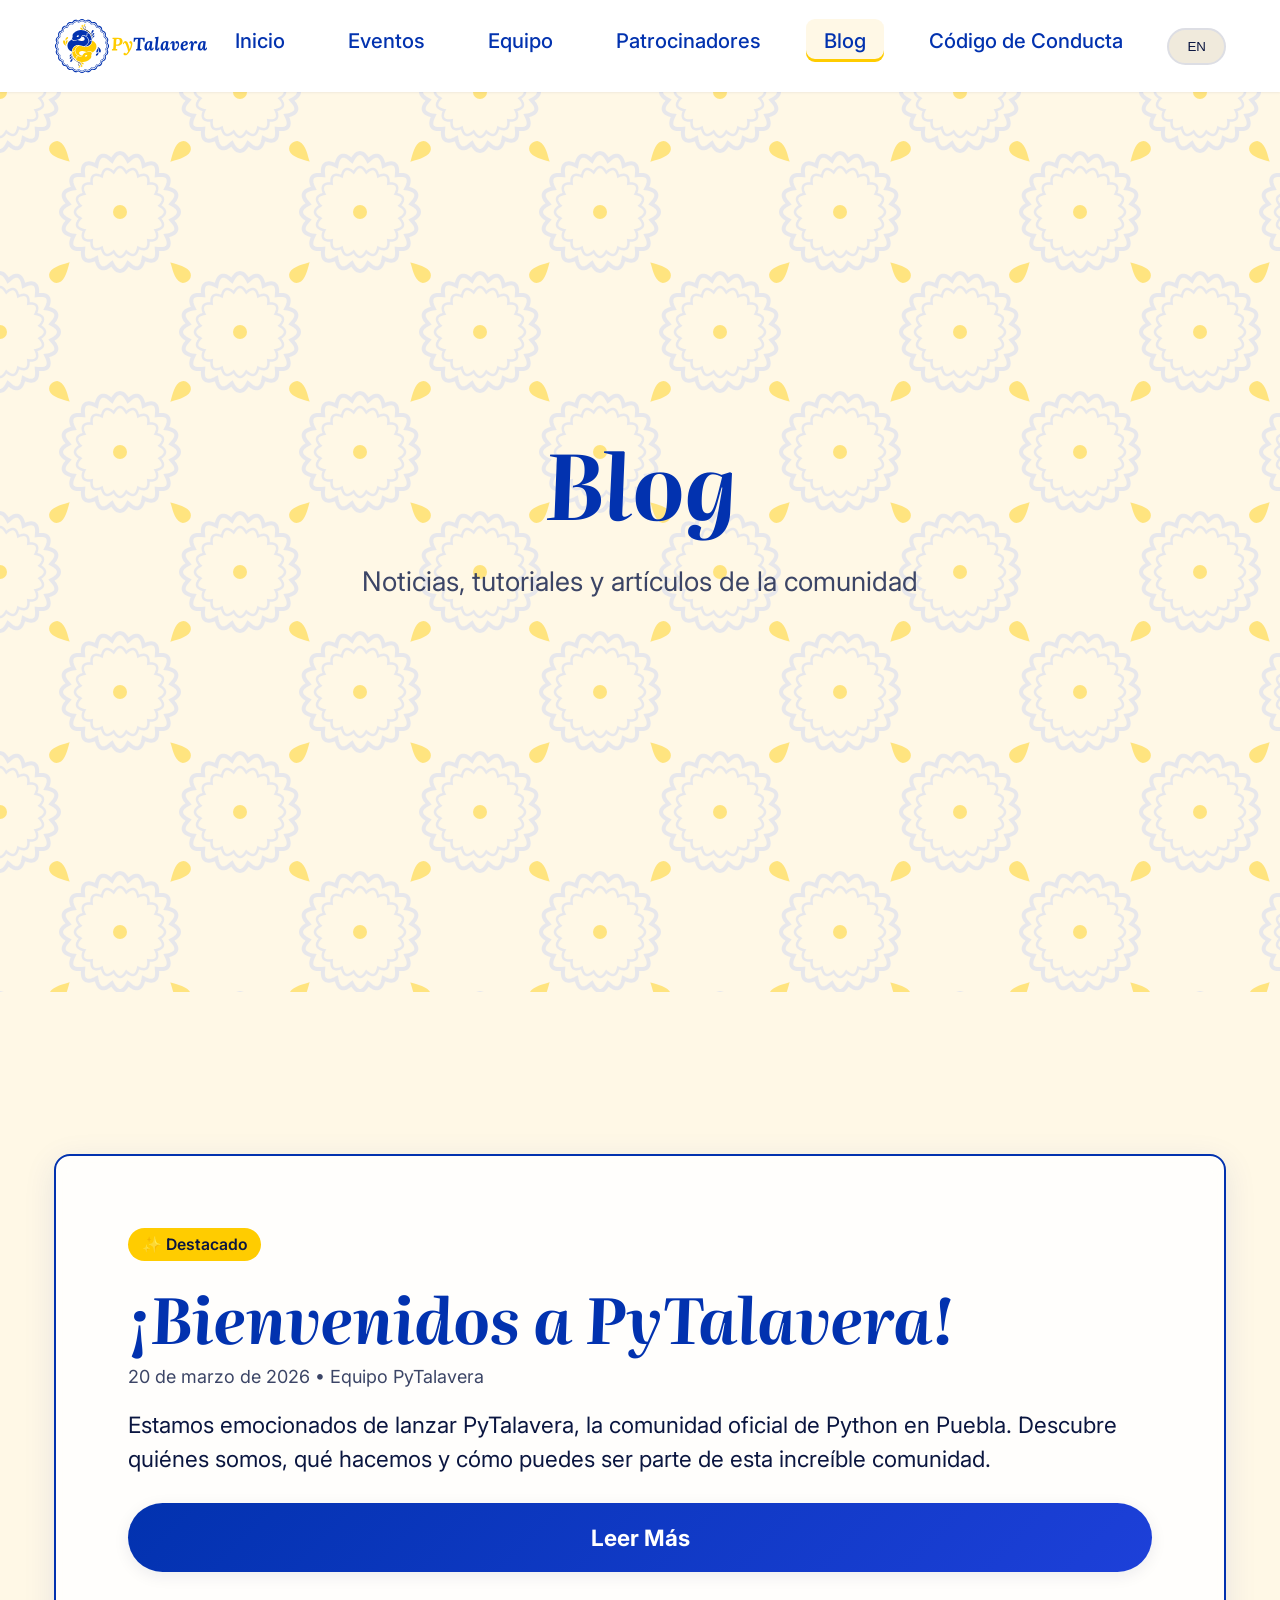
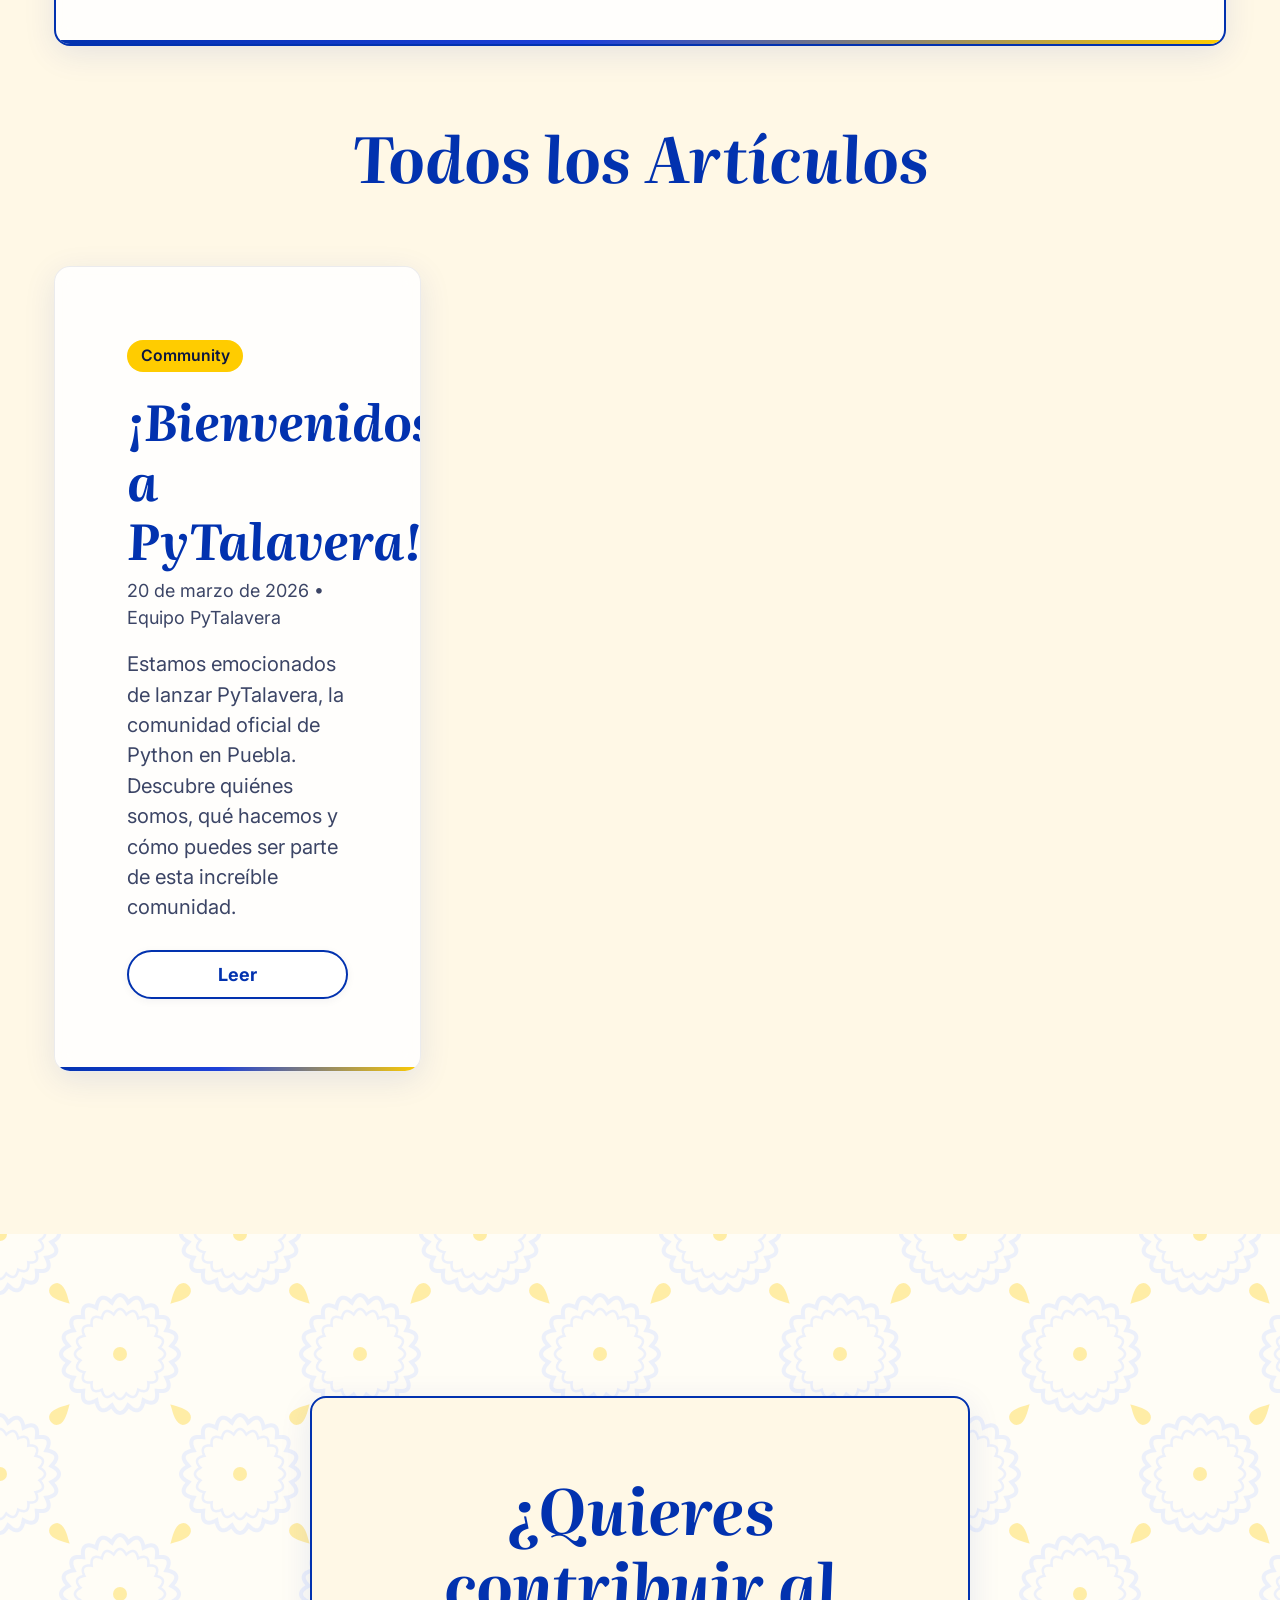
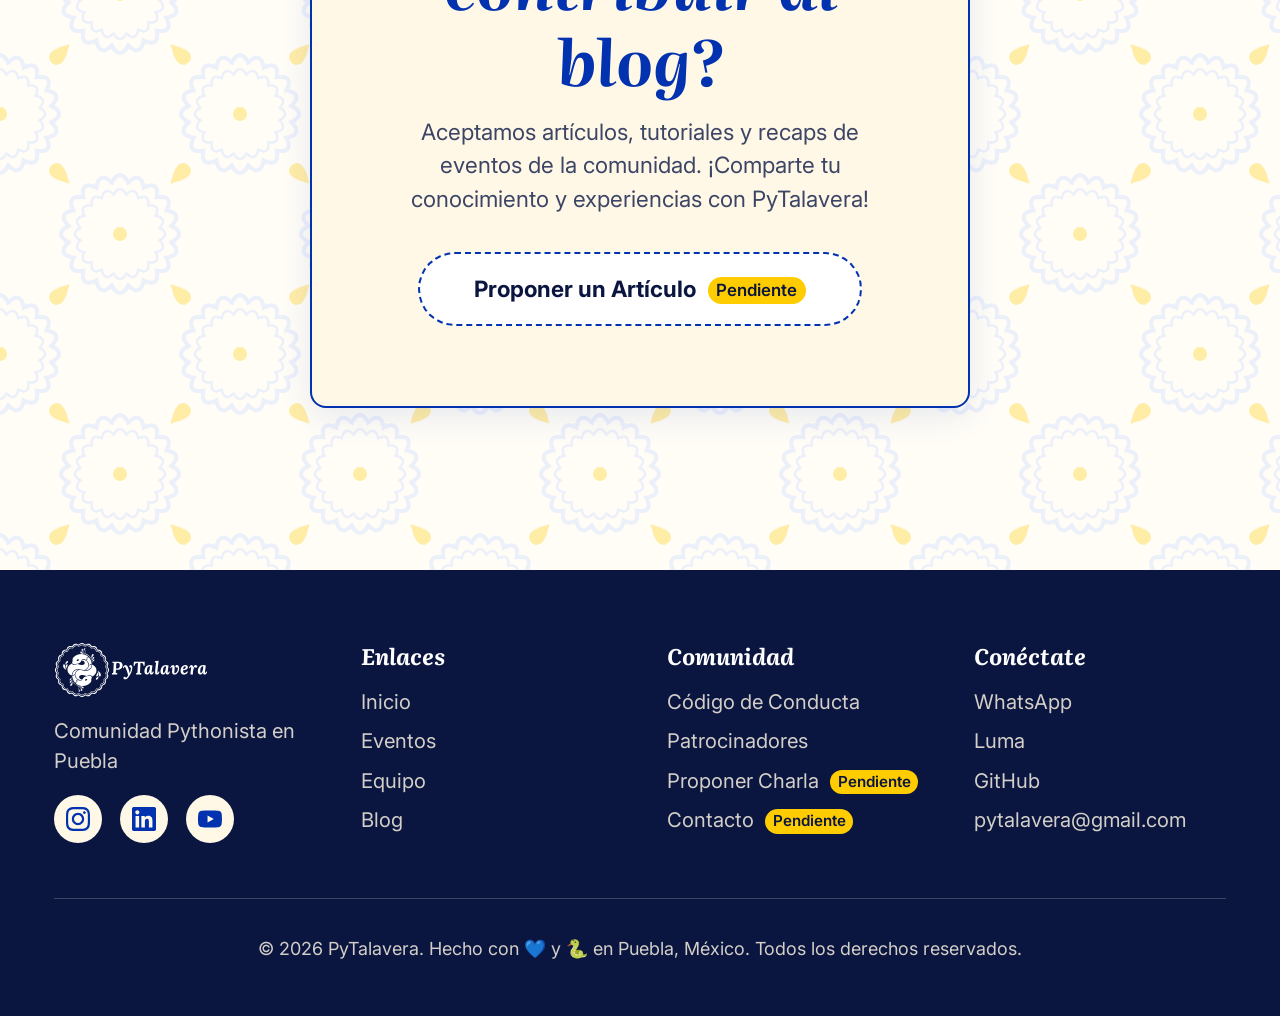
==== blog.html @ af5d6085 "Migra el sitio al nuevo sistema de marca PyTalavera - Tokens de marca (css/tokens.css, assets/brand/" ====
<!DOCTYPE html>
<html lang="es">
<head>
  <meta charset="UTF-8">
  <meta name="viewport" content="width=device-width, initial-scale=1.0">
  <meta http-equiv="X-UA-Compatible" content="ie=edge">

  <!-- Primary Meta Tags -->
  <title>Blog - PyTalavera</title>
  <meta name="title" content="Blog - PyTalavera">
  <meta name="description" content="Noticias, tutoriales y artículos sobre Python de la comunidad PyTalavera en Puebla. News, tutorials and articles about Python from PyTalavera community in Puebla.">

  <!-- Favicon -->
  <link rel="icon" href="assets/images/favicon/favicon.ico" sizes="any">
  <link rel="icon" type="image/svg+xml" href="assets/images/favicon/favicon.svg">
  <link rel="icon" type="image/png" sizes="32x32" href="assets/images/favicon/pytalavera-favicon-32.png">
  <link rel="icon" type="image/png" sizes="192x192" href="assets/images/favicon/pytalavera-favicon-192.png">
  <link rel="apple-touch-icon" sizes="180x180" href="assets/images/favicon/apple-touch-icon-180.png">
  <meta name="theme-color" content="#0232AF">

  <!-- Stylesheets -->
  <link rel="stylesheet" href="css/tokens.css">
  <link rel="stylesheet" href="css/main.css">
  <link rel="stylesheet" href="css/talavera-patterns.css">
  <link rel="stylesheet" href="css/responsive.css">

  <!-- Google Fonts -->
  <link rel="preconnect" href="https://fonts.googleapis.com">
  <link rel="preconnect" href="https://fonts.gstatic.com" crossorigin>
  <link href="https://fonts.googleapis.com/css2?family=Inter:wght@400;500;600;700&family=JetBrains+Mono:wght@400;600&family=Literata:ital,opsz,wght@1,7..72,700&display=swap" rel="stylesheet">
</head>
<body>
  <!-- Header -->
  <header class="site-header">
    <div class="container">
      <div class="header-content">
        <a href="index.html" class="site-logo">
          <img src="assets/images/logos/logo4.svg" alt="PyTalavera · Comunidad Pythonista en Puebla" width="155" height="56">
        </a>

        <nav class="main-nav" aria-label="Main navigation">
          <ul>
            <li><a href="index.html" data-lang="es">Inicio</a><a href="index.html" data-lang="en">Home</a></li>
            <li><a href="eventos.html" data-lang="es">Eventos</a><a href="eventos.html" data-lang="en">Events</a></li>
            <li><a href="equipo.html" data-lang="es">Equipo</a><a href="equipo.html" data-lang="en">Team</a></li>
            <li><a href="patrocinadores.html" data-lang="es">Patrocinadores</a><a href="patrocinadores.html" data-lang="en">Sponsors</a></li>
            <li><a href="blog.html" class="active" data-lang="es">Blog</a><a href="blog.html" class="active" data-lang="en">Blog</a></li>
            <li><a href="codigo-de-conducta.html" data-lang="es">Código de Conducta</a><a href="codigo-de-conducta.html" data-lang="en">Code of Conduct</a></li>
          </ul>
        </nav>

        <button id="language-toggle" class="language-toggle" aria-label="Switch language">EN</button>

        <button class="mobile-menu-toggle" aria-label="Toggle menu" aria-expanded="false">
          <span></span>
          <span></span>
          <span></span>
        </button>
      </div>
    </div>
  </header>

  <!-- Mobile Menu -->
  <div class="mobile-menu-overlay"></div>
  <nav class="mobile-menu" aria-label="Mobile navigation">
    <ul>
      <li><a href="index.html" data-lang="es">Inicio</a><a href="index.html" data-lang="en">Home</a></li>
      <li><a href="eventos.html" data-lang="es">Eventos</a><a href="eventos.html" data-lang="en">Events</a></li>
      <li><a href="equipo.html" data-lang="es">Equipo</a><a href="equipo.html" data-lang="en">Team</a></li>
      <li><a href="patrocinadores.html" data-lang="es">Patrocinadores</a><a href="patrocinadores.html" data-lang="en">Sponsors</a></li>
      <li><a href="blog.html" data-lang="es">Blog</a><a href="blog.html" data-lang="en">Blog</a></li>
      <li><a href="codigo-de-conducta.html" data-lang="es">Código de Conducta</a><a href="codigo-de-conducta.html" data-lang="en">Code of Conduct</a></li>
    </ul>
  </nav>

  <!-- Main Content -->
  <main>
    <!-- Page Header -->
    <section class="hero" style="padding: var(--spacing-3xl) 0;">
      <div class="container container-md text-center">
        <h1>Blog</h1>
        <p class="hero-subtitle">
          <span data-lang="es">Noticias, tutoriales y artículos de la comunidad</span>
          <span data-lang="en">News, tutorials and articles from the community</span>
        </p>
      </div>
    </section>

    <!-- Blog Posts -->
    <section>
      <div class="container">
        
        <!-- Featured Post -->
        <div class="card blog-post-card" style="margin-bottom: var(--spacing-3xl); border: 2px solid var(--color-primary);">
          <span class="badge badge-amarillo" style="margin-bottom: var(--spacing-md);">
            <span data-lang="es">✨ Destacado</span>
            <span data-lang="en">✨ Featured</span>
          </span>
          <h2 style="margin-bottom: var(--spacing-sm);">¡Bienvenidos a PyTalavera!</h2>
          <p style="color: var(--color-text-light); font-size: var(--font-size-sm); margin-bottom: var(--spacing-md);">
            20 de marzo de 2026 • Equipo PyTalavera
          </p>
          <p style="font-size: var(--font-size-lg); margin-bottom: var(--spacing-lg);">
            Estamos emocionados de lanzar PyTalavera, la comunidad oficial de Python en Puebla. Descubre quiénes somos, qué hacemos y cómo puedes ser parte de esta increíble comunidad.
          </p>
          <a href="blog/posts/bienvenidos-pytalavera.html" class="btn btn-primary">
            <span data-lang="es">Leer Más</span>
            <span data-lang="en">Read More</span>
          </a>
        </div>


        <!-- Blog Grid -->
        <div class="section-header">
          <h2>
            <span data-lang="es">Todos los Artículos</span>
            <span data-lang="en">All Articles</span>
          </h2>
        </div>

        <div class="blog-grid grid grid-cols-1 grid-md-2 grid-lg-3">
          
          <article class="card blog-post-card">
            <div style="margin-bottom: var(--spacing-sm);">
              <span class="badge badge-amarillo">
                Community
              </span>
            </div>
            <h3 style="margin-bottom: var(--spacing-sm);">¡Bienvenidos a PyTalavera!</h3>
            <p style="color: var(--color-text-light); font-size: var(--font-size-sm); margin-bottom: var(--spacing-md);">
              20 de marzo de 2026 • Equipo PyTalavera
            </p>
            <p style="color: var(--color-text-light); margin-bottom: var(--spacing-lg);">
              Estamos emocionados de lanzar PyTalavera, la comunidad oficial de Python en Puebla. Descubre quiénes somos, qué hacemos y cómo puedes ser parte de esta increíble comunidad.
            </p>
            <a href="blog/posts/bienvenidos-pytalavera.html" class="btn btn-outline btn-small">
              <span data-lang="es">Leer</span>
              <span data-lang="en">Read</span>
            </a>
          </article>

        </div>
      </div>
    </section>

    <!-- Newsletter CTA -->
    <section class="talavera-bg">
      <div class="container container-md">
        <div class="card cta-card">
          <h2>
            <span data-lang="es">¿Quieres contribuir al blog?</span>
            <span data-lang="en">Want to contribute to the blog?</span>
          </h2>
          <p style="font-size: var(--font-size-lg); color: var(--color-text-light); margin-bottom: var(--spacing-xl);">
            <span data-lang="es">
              Aceptamos artículos, tutoriales y recaps de eventos de la comunidad.
              ¡Comparte tu conocimiento y experiencias con PyTalavera!
            </span>
            <span data-lang="en">
              We accept articles, tutorials and event recaps from the community.
              Share your knowledge and experiences with PyTalavera!
            </span>
          </p>
          <!-- PENDIENTE: falta el enlace real del formulario (formulario-contacto); antes apuntaba a forms.google.com/your-contact-form-id -->
          <a class="btn btn-primary btn-large is-pending" aria-disabled="true" data-pending="formulario-contacto">
            <span data-lang="es">Proponer un Artículo</span>
            <span data-lang="en">Propose an Article</span>
            <span data-lang="es"><span class="pending-tag">Pendiente</span></span>
            <span data-lang="en"><span class="pending-tag">Pending</span></span>
          </a>
        </div>
      </div>
    </section>
  </main>

  <!-- Footer -->
  <footer class="site-footer">
    <div class="container">
      <div class="footer-content">
        <div class="footer-section">
          <h3 class="sr-only">PyTalavera</h3>
          <img class="footer-logo" src="assets/images/logos/una-tinta/pytalavera-horizontal-una-tinta-blanco.svg" alt="PyTalavera" width="155" height="56">
          <p data-lang="es">Comunidad Pythonista en Puebla</p>
          <p data-lang="en">Pythonista Community in Puebla</p>
          <div class="social-links mt-md">
            <a href="https://www.instagram.com/pytalavera/" target="_blank" class="social-link" aria-label="Instagram">
              <svg xmlns="http://www.w3.org/2000/svg" fill="currentColor" viewBox="0 0 24 24"><path d="M12 2.163c3.204 0 3.584.012 4.85.07 3.252.148 4.771 1.691 4.919 4.919.058 1.265.069 1.645.069 4.849 0 3.205-.012 3.584-.069 4.849-.149 3.225-1.664 4.771-4.919 4.919-1.266.058-1.644.07-4.85.07-3.204 0-3.584-.012-4.849-.07-3.26-.149-4.771-1.699-4.919-4.92-.058-1.265-.07-1.644-.07-4.849 0-3.204.013-3.583.07-4.849.149-3.227 1.664-4.771 4.919-4.919 1.266-.057 1.645-.069 4.849-.069zm0-2.163c-3.259 0-3.667.014-4.947.072-4.358.2-6.78 2.618-6.98 6.98-.059 1.281-.073 1.689-.073 4.948 0 3.259.014 3.668.072 4.948.2 4.358 2.618 6.78 6.98 6.98 1.281.058 1.689.072 4.948.072 3.259 0 3.668-.014 4.948-.072 4.354-.2 6.782-2.618 6.979-6.98.059-1.28.073-1.689.073-4.948 0-3.259-.014-3.667-.072-4.947-.196-4.354-2.617-6.78-6.979-6.98-1.281-.059-1.69-.073-4.949-.073zm0 5.838c-3.403 0-6.162 2.759-6.162 6.162s2.759 6.163 6.162 6.163 6.162-2.759 6.162-6.163c0-3.403-2.759-6.162-6.162-6.162zm0 10.162c-2.209 0-4-1.79-4-4 0-2.209 1.791-4 4-4s4 1.791 4 4c0 2.21-1.791 4-4 4zm6.406-11.845c-.796 0-1.441.645-1.441 1.44s.645 1.44 1.441 1.44c.795 0 1.439-.645 1.439-1.44s-.644-1.44-1.439-1.44z"/></svg>
            </a>
            <a href="https://www.linkedin.com/company/106000587" target="_blank" class="social-link" aria-label="LinkedIn">
              <svg xmlns="http://www.w3.org/2000/svg" fill="currentColor" viewBox="0 0 24 24"><path d="M20.447 20.452h-3.554v-5.569c0-1.328-.027-3.037-1.852-3.037-1.853 0-2.136 1.445-2.136 2.939v5.667H9.351V9h3.414v1.561h.046c.477-.9 1.637-1.85 3.37-1.85 3.601 0 4.267 2.37 4.267 5.455v6.286zM5.337 7.433c-1.144 0-2.063-.926-2.063-2.065 0-1.138.92-2.063 2.063-2.063 1.14 0 2.064.925 2.064 2.063 0 1.139-.925 2.065-2.064 2.065zm1.782 13.019H3.555V9h3.564v11.452zM22.225 0H1.771C.792 0 0 .774 0 1.729v20.542C0 23.227.792 24 1.771 24h20.451C23.2 24 24 23.227 24 22.271V1.729C24 .774 23.2 0 22.222 0h.003z"/></svg>
            </a>
            <a href="https://youtube.com/@pytalavera" target="_blank" class="social-link" aria-label="YouTube">
              <svg xmlns="http://www.w3.org/2000/svg" fill="currentColor" viewBox="0 0 24 24"><path d="M23.498 6.186a3.016 3.016 0 0 0-2.122-2.136C19.505 3.545 12 3.545 12 3.545s-7.505 0-9.377.505A3.017 3.017 0 0 0 .502 6.186C0 8.07 0 12 0 12s0 3.93.502 5.814a3.016 3.016 0 0 0 2.122 2.136c1.871.505 9.376.505 9.376.505s7.505 0 9.377-.505a3.015 3.015 0 0 0 2.122-2.136C24 15.93 24 12 24 12s0-3.93-.502-5.814zM9.545 15.568V8.432L15.818 12l-6.273 3.568z"/></svg>
            </a>
          </div>
        </div>

        <div class="footer-section">
          <h3 data-lang="es">Enlaces</h3>
          <h3 data-lang="en">Links</h3>
          <a href="index.html" data-lang="es">Inicio</a>
          <a href="index.html" data-lang="en">Home</a>
          <a href="eventos.html" data-lang="es">Eventos</a>
          <a href="eventos.html" data-lang="en">Events</a>
          <a href="equipo.html" data-lang="es">Equipo</a>
          <a href="equipo.html" data-lang="en">Team</a>
          <a href="blog.html" data-lang="es">Blog</a>
          <a href="blog.html" data-lang="en">Blog</a>
        </div>

        <div class="footer-section">
          <h3 data-lang="es">Comunidad</h3>
          <h3 data-lang="en">Community</h3>
          <a href="codigo-de-conducta.html" data-lang="es">Código de Conducta</a>
          <a href="codigo-de-conducta.html" data-lang="en">Code of Conduct</a>
          <a href="patrocinadores.html" data-lang="es">Patrocinadores</a>
          <a href="patrocinadores.html" data-lang="en">Sponsors</a>
          <a class="is-pending" aria-disabled="true" data-pending="formulario-charlas" data-lang="es">Proponer Charla <span class="pending-tag">Pendiente</span></a>
          <a class="is-pending" aria-disabled="true" data-pending="formulario-charlas" data-lang="en">Propose a Talk <span class="pending-tag">Pending</span></a>
          <a class="is-pending" aria-disabled="true" data-pending="formulario-contacto" data-lang="es">Contacto <span class="pending-tag">Pendiente</span></a>
          <a class="is-pending" aria-disabled="true" data-pending="formulario-contacto" data-lang="en">Contact <span class="pending-tag">Pending</span></a>
        </div>

        <div class="footer-section">
          <h3 data-lang="es">Conéctate</h3>
          <h3 data-lang="en">Connect</h3>
          <a href="https://chat.whatsapp.com/G3hvf4dDxkBCmYHHlMYAkd" target="_blank">WhatsApp</a>
          <a href="https://lu.ma/cal-ZiazPAzfyRnM7zl" target="_blank">Luma</a>
          <a href="https://github.com/pytalavera" target="_blank">GitHub</a>
          <a href="mailto:pytalavera@gmail.com">pytalavera@gmail.com</a>
        </div>
      </div>

      <div class="footer-bottom">
        <p data-lang="es">© 2026 PyTalavera. Hecho con 💙 y 🐍 en Puebla, México. Todos los derechos reservados.</p>
        <p data-lang="en">© 2026 PyTalavera. Made with 💙 and 🐍 in Puebla, Mexico. All rights reserved.</p>
      </div>
    </div>
  </footer>

  <!-- Scripts -->
  <script src="js/language.js"></script>
  <script src="js/main.js"></script>
</body>
</html>
---- css/tokens.css ----
:root {
  --pt-amarillo: #FFCC00;
  --pt-azul: #0232AF;
  --pt-azul-brillante: #1D40D9;
  --pt-negro: #000000;
  --pt-blanco: #FFFFFF;
  --pt-tinta: #0B1640;   /* aprobado */
  --pt-crema: #FFF8E6;   /* aprobado */
  --pt-font-display: "Literata", Georgia, serif;   /* italic 700, opsz 48 */
  --pt-font-body: "Inter", system-ui, sans-serif;
  --pt-font-code: "JetBrains Mono", ui-monospace, monospace;
  --pt-radius-pill: 9999px;
  --pt-radius-card: 16px;
  /* Logo: el sello completo (logo1.svg) se usa en todos los tamaños, también como favicon.
     Sobre azul: versión a una tinta en blanco. Tamaño mínimo recomendado, no obligatorio:
     isotipo 32px, horizontal 160px, vertical 80px. Favicon oficial: sello completo sobre disco blanco circular, en brand/favicon-oficial/. */
  --pt-logo-min-isotipo: 32px;    /* recomendado */
  --pt-logo-min-horizontal: 160px; /* recomendado */
  --pt-logo-min-vertical: 80px;    /* recomendado */
}
---- css/main.css ----
/* ==========================================================================
   PyTalavera - Main Stylesheet
   Sistema de marca PyTalavera · Comunidad Pythonista en Puebla
   ========================================================================== */

/* CSS Variables - Talavera Color Palette
   ========================================================================== */
/* CSS Variables - Sistema de marca PyTalavera
   La fuente de verdad son los tokens de marca (css/tokens.css y
   assets/brand/tokens.json): paleta del sello #FFCC00 / #0232AF / #1D40D9,
   neutros tinta #0B1640, crema #FFF8E6 y blanco.
   Reglas: nunca recolorear el sello; nunca texto amarillo sobre blanco;
   sobre fondos azules se usa el logo a una tinta en blanco.
   ========================================================================== */
:root {
  /* Paleta de marca (alias de css/tokens.css; se repiten como respaldo) */
  --pt-amarillo: #FFCC00;
  --pt-azul: #0232AF;
  --pt-azul-brillante: #1D40D9;
  --pt-tinta: #0B1640;
  --pt-crema: #FFF8E6;
  --pt-blanco: #FFFFFF;

  --white: var(--pt-blanco);

  /* Neutros derivados de tinta y crema (solo matices de la paleta aprobada) */
  --gray-50: var(--pt-crema);
  --gray-100: color-mix(in srgb, var(--pt-tinta) 6%, var(--pt-crema));
  --gray-200: color-mix(in srgb, var(--pt-tinta) 14%, var(--pt-blanco));
  --gray-300: color-mix(in srgb, var(--pt-crema) 82%, var(--pt-tinta));
  --gray-600: color-mix(in srgb, var(--pt-tinta) 80%, var(--pt-blanco));
  --gray-700: color-mix(in srgb, var(--pt-tinta) 75%, var(--pt-blanco));
  --gray-900: var(--pt-tinta);

  /* Semantic Colors */
  --color-primary: var(--pt-azul);
  --color-secondary: var(--pt-azul-brillante);
  --color-accent: var(--pt-amarillo);      /* solo decorativo o sobre azul/tinta, nunca texto sobre blanco */
  --color-code: var(--pt-azul-brillante);
  --color-text: var(--pt-tinta);
  --color-text-light: var(--gray-600);
  --color-border: var(--gray-200);
  --color-background: var(--pt-blanco);
  --color-surface-alt: var(--pt-crema);

  /* Typography */
  --font-family-base: var(--pt-font-body, 'Inter', system-ui, -apple-system, BlinkMacSystemFont, 'Segoe UI', sans-serif);
  --font-family-heading: var(--pt-font-display, 'Literata', Georgia, serif);
  --font-family-code: var(--pt-font-code, 'JetBrains Mono', ui-monospace, monospace);

  --font-size-xs: clamp(0.75rem, 1.5vw, 0.875rem);
  --font-size-sm: clamp(0.875rem, 1.75vw, 1rem);
  --font-size-base: clamp(1rem, 2vw, 1.125rem);
  --font-size-lg: clamp(1.125rem, 2.25vw, 1.25rem);
  --font-size-xl: clamp(1.25rem, 2.5vw, 1.5rem);
  --font-size-2xl: clamp(1.75rem, 4vw, 2.75rem);
  --font-size-3xl: clamp(2.125rem, 5.5vw, 3.5rem);
  --font-size-4xl: clamp(2.5rem, 7vw, 5rem);

  --font-weight-normal: 400;
  --font-weight-medium: 500;
  --font-weight-semibold: 600;
  --font-weight-bold: 700;
  --font-weight-extrabold: 700;
  --font-weight-black: 700;

  --line-height-tight: 1.2;
  --line-height-normal: 1.5;
  --line-height-relaxed: 1.75;

  /* Spacing */
  --spacing-xs: 0.25rem;
  --spacing-sm: 0.5rem;
  --spacing-md: 1rem;
  --spacing-lg: 1.5rem;
  --spacing-xl: 2rem;
  --spacing-2xl: 3rem;
  --spacing-3xl: 4rem;
  --spacing-4xl: 6rem;
  --spacing-5xl: 8rem;
  --spacing-6xl: 12rem;

  /* Layout */
  --max-width-sm: 640px;
  --max-width-md: 768px;
  --max-width-lg: 1024px;
  --max-width-xl: 1280px;
  --max-width-2xl: 1536px;

  /* Shadows (tinta y azul de marca) */
  --shadow-sm: 0 1px 2px 0 rgba(11, 22, 64, 0.06);
  --shadow-md: 0 4px 6px -1px rgba(11, 22, 64, 0.10), 0 2px 4px -1px rgba(11, 22, 64, 0.06);
  --shadow-lg: 0 10px 15px -3px rgba(11, 22, 64, 0.10), 0 4px 6px -2px rgba(11, 22, 64, 0.05);
  --shadow-xl: 0 20px 25px -5px rgba(11, 22, 64, 0.10), 0 10px 10px -5px rgba(11, 22, 64, 0.04);
  --shadow-glass: 0 8px 32px rgba(2, 50, 175, 0.10);
  --shadow-glow: 0 0 32px rgba(2, 50, 175, 0.22);
  --shadow-elevation-1: 0 2px 8px rgba(11, 22, 64, 0.05);
  --shadow-elevation-2: 0 4px 16px rgba(11, 22, 64, 0.08);
  --shadow-elevation-3: 0 8px 24px rgba(11, 22, 64, 0.12);
  --shadow-elevation-4: 0 16px 48px rgba(11, 22, 64, 0.16);

  /* Border Radius */
  --radius-sm: 0.25rem;
  --radius-md: 0.5rem;
  --radius-lg: 0.75rem;
  --radius-xl: 1.5rem;
  --radius-2xl: var(--pt-radius-card, 16px);
  --radius-3xl: 3rem;
  --radius-full: var(--pt-radius-pill, 9999px);

  /* Gradients (solo paleta del sello) */
  --gradient-primary: linear-gradient(135deg, var(--pt-azul) 0%, var(--pt-azul-brillante) 100%);
  --gradient-secondary: linear-gradient(135deg, var(--pt-amarillo) 0%, var(--pt-amarillo) 100%);
  --gradient-rainbow: linear-gradient(90deg, var(--pt-azul) 0%, var(--pt-azul-brillante) 45%, var(--pt-amarillo) 100%);

  /* Glassmorphism */
  --glass-bg: rgba(255, 255, 255, 0.85);
  --glass-border: rgba(11, 22, 64, 0.08);
  --glass-blur: blur(10px);

  /* Transitions */
  --transition-fast: 150ms ease-in-out;
  --transition-base: 250ms ease-in-out;
  --transition-slow: 350ms ease-in-out;
  --transition-smooth: 400ms cubic-bezier(0.4, 0, 0.2, 1);
  --transition-bounce: 500ms cubic-bezier(0.68, -0.55, 0.265, 1.55);
}

/* CSS Reset & Base Styles
   ========================================================================== */
*,
*::before,
*::after {
  box-sizing: border-box;
  margin: 0;
  padding: 0;
}

html {
  font-size: 16px;
  scroll-behavior: smooth;
  -webkit-text-size-adjust: 100%;
}

body {
  font-family: var(--font-family-base);
  font-size: var(--font-size-base);
  font-weight: var(--font-weight-normal);
  line-height: var(--line-height-normal);
  color: var(--color-text);
  background-color: var(--color-background);
  -webkit-font-smoothing: antialiased;
  -moz-osx-font-smoothing: grayscale;
  overflow-x: hidden;
}

/* Typography
   ========================================================================== */
h1, h2, h3, h4, h5, h6 {
  font-family: var(--font-family-heading);
  font-style: italic;
  font-weight: var(--font-weight-bold);
  font-optical-sizing: auto;
  line-height: var(--line-height-tight);
  color: var(--color-primary);
  margin-bottom: var(--spacing-md);
}

h1 {
  font-size: var(--font-size-4xl);
  margin-bottom: var(--spacing-lg);
}

h2 {
  font-size: var(--font-size-3xl);
}

h3 {
  font-size: var(--font-size-2xl);
}

h4 {
  font-size: var(--font-size-xl);
}

h5 {
  font-size: var(--font-size-lg);
}

h6 {
  font-size: var(--font-size-base);
}

p {
  margin-bottom: var(--spacing-md);
  color: var(--color-text);
}

a {
  color: var(--color-primary);
  text-decoration: none;
  transition: color var(--transition-fast);
}

a:hover {
  color: var(--color-secondary);
}

a:focus {
  outline: 2px solid var(--color-primary);
  outline-offset: 2px;
}

strong {
  font-weight: var(--font-weight-bold);
}

em {
  font-style: italic;
}

/* Lists */
ul, ol {
  margin-bottom: var(--spacing-md);
  padding-left: var(--spacing-xl);
}

li {
  margin-bottom: var(--spacing-sm);
}

/* Language Toggle Styles
   ========================================================================== */
[data-lang] {
  display: none;
}

[lang="es"] [data-lang="es"],
[lang="en"] [data-lang="en"] {
  display: inline;
}

[lang="es"] .lang-es,
[lang="en"] .lang-en {
  display: block;
}

.lang-es,
.lang-en {
  display: none;
}

/* Layout Components
   ========================================================================== */
.container {
  width: 100%;
  max-width: var(--max-width-xl);
  margin-left: auto;
  margin-right: auto;
  padding-left: var(--spacing-md);
  padding-right: var(--spacing-md);
}

.container-sm {
  max-width: var(--max-width-sm);
}

.container-md {
  max-width: var(--max-width-md);
}

.container-lg {
  max-width: var(--max-width-lg);
}

section {
  padding: var(--spacing-4xl) 0;
}

section:nth-child(even) {
  background-color: var(--color-surface-alt);
}

/* Header & Navigation
   ========================================================================== */
.site-header {
  background-color: var(--white);
  box-shadow: var(--shadow-sm);
  position: sticky;
  top: 0;
  z-index: 1000;
  transition: box-shadow var(--transition-base);
}

.site-header.scrolled {
  box-shadow: var(--shadow-md);
}

.header-content {
  display: flex;
  justify-content: space-between;
  align-items: center;
  padding: var(--spacing-md) 0;
}

.site-logo {
  display: flex;
  align-items: center;
  gap: var(--spacing-sm);
  font-size: var(--font-size-xl);
  font-weight: var(--font-weight-bold);
  color: var(--color-primary);
}

.site-logo img {
  height: 56px;
  width: auto;
}

/* Navigation */
.main-nav {
  display: none;
}

.main-nav ul {
  display: flex;
  list-style: none;
  gap: var(--spacing-lg);
  margin: 0;
  padding: 0;
}

.main-nav a {
  font-weight: var(--font-weight-medium);
  padding: var(--spacing-sm) var(--spacing-md);
  border-radius: var(--radius-md);
  transition: all var(--transition-fast);
}

.main-nav a:hover {
  background-color: var(--gray-100);
  color: var(--color-primary);
}

.main-nav a.active {
  color: var(--color-primary);
  background-color: var(--color-surface-alt);
  box-shadow: inset 0 -3px 0 var(--pt-amarillo);
}

/* Language Toggle Button */
.language-toggle {
  background-color: var(--gray-100);
  border: 2px solid var(--color-border);
  border-radius: var(--radius-full);
  padding: var(--spacing-sm) var(--spacing-md);
  font-weight: var(--font-weight-medium);
  color: var(--color-text);
  cursor: pointer;
  transition: all var(--transition-fast);
  margin-left: var(--spacing-md);
}

.language-toggle:hover {
  background-color: var(--color-primary);
  color: var(--white);
  border-color: var(--color-primary);
}

.language-toggle:focus {
  outline: 2px solid var(--color-primary);
  outline-offset: 2px;
}

/* Mobile Menu Toggle */
.mobile-menu-toggle {
  display: flex;
  flex-direction: column;
  gap: 4px;
  background: none;
  border: none;
  cursor: pointer;
  padding: var(--spacing-sm);
}

.mobile-menu-toggle span {
  display: block;
  width: 24px;
  height: 3px;
  background-color: var(--color-primary);
  transition: all var(--transition-fast);
  border-radius: var(--radius-sm);
}

.mobile-menu-toggle.active span:nth-child(1) {
  transform: rotate(45deg) translate(5px, 5px);
}

.mobile-menu-toggle.active span:nth-child(2) {
  opacity: 0;
}

.mobile-menu-toggle.active span:nth-child(3) {
  transform: rotate(-45deg) translate(7px, -6px);
}

/* Mobile Menu */
.mobile-menu {
  display: none;
  position: fixed;
  top: 0;
  right: -100%;
  width: 80%;
  max-width: 300px;
  height: 100vh;
  background-color: var(--white);
  box-shadow: var(--shadow-xl);
  padding: var(--spacing-2xl) var(--spacing-lg);
  transition: right var(--transition-base);
  z-index: 999;
}

.mobile-menu.active {
  right: 0;
}

.mobile-menu ul {
  list-style: none;
  padding: 0;
  margin: 0;
}

.mobile-menu li {
  margin-bottom: var(--spacing-md);
}

.mobile-menu a {
  display: block;
  padding: var(--spacing-md);
  font-size: var(--font-size-lg);
  font-weight: var(--font-weight-medium);
  border-radius: var(--radius-md);
  transition: all var(--transition-fast);
}

.mobile-menu a:hover {
  background-color: var(--gray-100);
}

/* Mobile Menu Overlay */
.mobile-menu-overlay {
  display: none;
  position: fixed;
  top: 0;
  left: 0;
  width: 100%;
  height: 100vh;
  background-color: rgba(0, 0, 0, 0.5);
  z-index: 998;
  opacity: 0;
  transition: opacity var(--transition-base);
}

.mobile-menu-overlay.active {
  opacity: 1;
}

/* Button Styles
   ========================================================================== */
.btn {
  display: inline-block;
  font-family: var(--font-family-base);
  font-size: var(--font-size-lg);
  font-weight: var(--font-weight-bold);
  text-align: center;
  text-decoration: none;
  padding: var(--spacing-md) var(--spacing-xl);
  border-radius: var(--radius-full);
  border: none;
  cursor: pointer;
  transition: all var(--transition-smooth);
  min-width: 120px;
  position: relative;
  overflow: hidden;
}

.btn:focus {
  outline: 2px solid var(--color-primary);
  outline-offset: 2px;
}

.btn-primary {
  background: var(--gradient-primary);
  color: var(--white);
  box-shadow: var(--shadow-elevation-2);
}

.btn-primary::before {
  content: '';
  position: absolute;
  top: 0;
  left: -100%;
  width: 100%;
  height: 100%;
  background: linear-gradient(90deg, transparent, rgba(255, 255, 255, 0.3), transparent);
  transition: left var(--transition-smooth);
}

.btn-primary:hover::before {
  left: 100%;
}

.btn-primary:hover {
  transform: scale(1.05);
  box-shadow: var(--shadow-elevation-3), var(--shadow-glow);
  color: var(--white);
}

.btn-secondary {
  background: var(--pt-amarillo);
  color: var(--pt-tinta);
  box-shadow: var(--shadow-elevation-2);
}

.btn-secondary::before {
  content: '';
  position: absolute;
  top: 0;
  left: -100%;
  width: 100%;
  height: 100%;
  background: linear-gradient(90deg, transparent, rgba(255, 255, 255, 0.3), transparent);
  transition: left var(--transition-smooth);
}

.btn-secondary:hover::before {
  left: 100%;
}

.btn-secondary:hover {
  transform: scale(1.05);
  box-shadow: var(--shadow-elevation-3), var(--shadow-glow);
  color: var(--pt-tinta);
}

.btn-outline {
  background: var(--glass-bg);
  backdrop-filter: var(--glass-blur);
  color: var(--color-primary);
  border: 2px solid var(--color-primary);
  box-shadow: var(--shadow-elevation-1);
}

.btn-outline::before {
  content: '';
  position: absolute;
  top: 0;
  left: -100%;
  width: 100%;
  height: 100%;
  background: var(--gradient-primary);
  transition: left var(--transition-smooth);
  z-index: -1;
}

.btn-outline:hover::before {
  left: 0;
}

.btn-outline:hover {
  color: var(--white);
  border-color: transparent;
  transform: scale(1.05);
  box-shadow: var(--shadow-elevation-3);
}

.btn-large {
  padding: var(--spacing-md) var(--spacing-2xl);
  font-size: var(--font-size-lg);
}

.btn-small {
  padding: var(--spacing-sm) var(--spacing-md);
  font-size: var(--font-size-sm);
  min-width: auto;
}

/* Card Component
   ========================================================================== */
.card {
  background: var(--glass-bg);
  backdrop-filter: var(--glass-blur);
  border: 1px solid var(--glass-border);
  border-radius: var(--radius-2xl);
  padding: var(--spacing-2xl);
  box-shadow: var(--shadow-glass);
  transition: all var(--transition-smooth);
  position: relative;
  overflow: hidden;
}

.card::before {
  content: '';
  position: absolute;
  top: 0;
  left: 0;
  right: 0;
  height: 4px;
  background: var(--gradient-rainbow);
  opacity: 0;
  transition: opacity var(--transition-smooth);
  border-radius: var(--radius-2xl) var(--radius-2xl) 0 0;
}

.card:hover {
  transform: translateY(-8px) scale(1.02);
  box-shadow: var(--shadow-elevation-4), var(--shadow-glow);
}

.card:hover::before {
  opacity: 1;
}

/* 3D tilt effect on cards */
.card-tilt {
  transform-style: preserve-3d;
}

.card-tilt:hover {
  transform: perspective(1000px) rotateX(2deg) rotateY(5deg) translateY(-8px);
}

.card-header {
  margin-bottom: var(--spacing-md);
}

.card-title {
  font-size: var(--font-size-xl);
  margin-bottom: var(--spacing-sm);
}

.card-body {
  color: var(--color-text);
}

.card-footer {
  margin-top: var(--spacing-lg);
  padding-top: var(--spacing-md);
  border-top: 1px solid var(--color-border);
}

/* Grid System
   ========================================================================== */
.grid {
  display: grid;
  gap: var(--spacing-xl);
}

.grid-cols-1 {
  grid-template-columns: repeat(1, 1fr);
}

.grid-cols-2 {
  grid-template-columns: repeat(2, 1fr);
}

.grid-cols-3 {
  grid-template-columns: repeat(3, 1fr);
}

.grid-cols-4 {
  grid-template-columns: repeat(4, 1fr);
}

/* Hero Section
   ========================================================================== */
.hero {
  min-height: 100vh;
  display: flex;
  align-items: center;
  justify-content: center;
  background-color: var(--pt-crema);
  padding: var(--spacing-4xl) 0;
  text-align: center;
  position: relative;
  overflow: hidden;
}

.hero::before {
  content: '';
  position: absolute;
  top: 0;
  left: 0;
  right: 0;
  bottom: 0;
  background-image: url('../assets/images/talavera-patterns/patron-talavera-tile-crema.svg');
  background-size: 240px 240px;
  opacity: 0.45;
  z-index: 0;
}

@keyframes pattern-float {
  0% {
    transform: translate(0, 0) rotate(0deg);
  }
  100% {
    transform: translate(50px, 50px) rotate(360deg);
  }
}

.hero-content {
  position: relative;
  z-index: 1;
}

.hero-logo {
  width: 280px;
  height: 280px;
  margin: 0 auto var(--spacing-lg);
  background-color: var(--pt-blanco);
  border-radius: 50%;
  box-shadow: 0 10px 40px rgba(11, 22, 64, 0.10);
  animation: float 6s ease-in-out infinite;
  display: flex;
  align-items: center;
  justify-content: center;
}

.hero-logo img {
  width: 100%;
  height: 100%;
  max-width: 100%;
  object-fit: contain;
}

@keyframes float {
  0%, 100% {
    transform: translateY(0);
  }
  50% {
    transform: translateY(-20px);
  }
}

.hero-title {
  font-size: var(--font-size-4xl);
  font-weight: var(--font-weight-bold);
  letter-spacing: -0.01em;
  margin-bottom: var(--spacing-md);
  color: var(--color-primary);
}

.hero-subtitle {
  font-size: var(--font-size-xl);
  color: var(--color-text-light);
  margin-bottom: var(--spacing-2xl);
  max-width: 600px;
  margin-left: auto;
  margin-right: auto;
}

.hero-cta {
  display: flex;
  gap: var(--spacing-md);
  justify-content: center;
  flex-wrap: wrap;
}

/* Footer
   ========================================================================== */
.site-footer {
  background-color: var(--pt-tinta);
  color: var(--white);
  padding: var(--spacing-3xl) 0 var(--spacing-xl);
}

.footer-content {
  display: grid;
  gap: var(--spacing-2xl);
  margin-bottom: var(--spacing-2xl);
}

.footer-section h3 {
  color: var(--white);
  margin-bottom: var(--spacing-md);
  font-size: var(--font-size-lg);
}

.footer-section a {
  color: var(--gray-300);
  display: block;
  margin-bottom: var(--spacing-sm);
}

.footer-section a:hover {
  color: var(--pt-amarillo);
}

.footer-section p {
  color: var(--gray-300);
}

.footer-logo {
  height: 56px;
  width: auto;
  margin-bottom: var(--spacing-md);
}

.footer-bottom {
  text-align: center;
  padding-top: var(--spacing-xl);
  border-top: 1px solid rgba(255, 248, 230, 0.2);
  color: var(--gray-300);
  font-size: var(--font-size-sm);
}

/* Social Links
   ========================================================================== */
.social-links {
  display: flex;
  gap: var(--spacing-md);
  align-items: center;
}

.social-link {
  display: inline-flex;
  align-items: center;
  justify-content: center;
  width: 44px;
  height: 44px;
  border-radius: var(--radius-full);
  background-color: var(--gray-100);
  color: var(--color-primary);
  transition: all var(--transition-fast);
}

.social-link:hover {
  background-color: var(--color-primary);
  color: var(--white);
  transform: scale(1.1);
}

.social-link svg {
  width: 20px;
  height: 20px;
}

/* Utility Classes
   ========================================================================== */
.text-center {
  text-align: center;
}

.text-left {
  text-align: left;
}

.text-right {
  text-align: right;
}

.mb-0 {
  margin-bottom: 0;
}

.mb-sm {
  margin-bottom: var(--spacing-sm);
}

.mb-md {
  margin-bottom: var(--spacing-md);
}

.mb-lg {
  margin-bottom: var(--spacing-lg);
}

.mb-xl {
  margin-bottom: var(--spacing-xl);
}

.mt-0 {
  margin-top: 0;
}

.mt-sm {
  margin-top: var(--spacing-sm);
}

.mt-md {
  margin-top: var(--spacing-md);
}

.mt-lg {
  margin-top: var(--spacing-lg);
}

.mt-xl {
  margin-top: var(--spacing-xl);
}

.hidden {
  display: none !important;
}

.sr-only {
  position: absolute;
  width: 1px;
  height: 1px;
  padding: 0;
  margin: -1px;
  overflow: hidden;
  clip: rect(0, 0, 0, 0);
  white-space: nowrap;
  border-width: 0;
}

/* Image Styles
   ========================================================================== */
img {
  max-width: 100%;
  height: auto;
  display: block;
}

.img-rounded {
  border-radius: var(--radius-lg);
}

.img-circle {
  border-radius: var(--radius-full);
}

/* Loading Animation
   ========================================================================== */
@keyframes fade-in {
  from {
    opacity: 0;
    transform: translateY(30px);
  }
  to {
    opacity: 1;
    transform: translateY(0);
  }
}

.fade-in {
  animation: fade-in 0.6s ease-out forwards;
}

.animate-in {
  opacity: 1 !important;
  transform: translateY(0) !important;
}

/* Respect reduced motion preference */
@media (prefers-reduced-motion: reduce) {
  *,
  *::before,
  *::after {
    animation-duration: 0.01ms !important;
    animation-iteration-count: 1 !important;
    transition-duration: 0.01ms !important;
  }

  .hero-logo,
  .hero::before {
    animation: none !important;
  }
}

/* Focus Visible Support
   ========================================================================== */
:focus-visible {
  outline: 2px solid var(--color-primary);
  outline-offset: 2px;
}

/* Print Styles
   ========================================================================== */
@media print {
  .site-header,
  .site-footer,
  .btn,
  .mobile-menu-toggle {
    display: none;
  }

  body {
    font-size: 12pt;
  }

  a {
    text-decoration: underline;
  }
}

/* Blog Post Content Styling
   ========================================================================== */
.post-content {
  font-size: var(--font-size-lg);
  line-height: var(--line-height-relaxed);
  color: var(--color-text);
}

.post-content h1,
.post-content h2,
.post-content h3,
.post-content h4,
.post-content h5,
.post-content h6 {
  margin-top: var(--spacing-2xl);
  margin-bottom: var(--spacing-md);
  font-family: var(--font-family-heading);
  font-style: italic;
  font-weight: var(--font-weight-bold);
  line-height: var(--line-height-tight);
  color: var(--color-text);
}

.post-content h1 {
  font-size: var(--font-size-3xl);
}

.post-content h2 {
  font-size: var(--font-size-2xl);
  border-bottom: 2px solid var(--color-border);
  padding-bottom: var(--spacing-sm);
}

.post-content h3 {
  font-size: var(--font-size-xl);
}

.post-content h4 {
  font-size: var(--font-size-lg);
}

.post-content p {
  margin-bottom: var(--spacing-lg);
  line-height: var(--line-height-relaxed);
}

.post-content ul,
.post-content ol {
  margin-bottom: var(--spacing-lg);
  padding-left: var(--spacing-2xl);
}

.post-content ul {
  list-style-type: disc;
}

.post-content ol {
  list-style-type: decimal;
}

.post-content li {
  margin-bottom: var(--spacing-sm);
  line-height: var(--line-height-relaxed);
}

.post-content li ul,
.post-content li ol {
  margin-top: var(--spacing-sm);
  margin-bottom: var(--spacing-sm);
}

.post-content a {
  color: var(--color-primary);
  text-decoration: underline;
  transition: color 0.2s ease;
}

.post-content a:hover {
  color: var(--color-secondary);
}

.post-content code {
  background-color: var(--gray-100);
  padding: 0.2em 0.4em;
  border-radius: var(--radius-sm);
  font-size: 0.9em;
  font-family: var(--font-family-code);
  color: var(--color-code);
}

.post-content pre {
  font-family: var(--font-family-code);
  background-color: var(--pt-tinta);
  color: var(--white);
  padding: var(--spacing-lg);
  border-radius: var(--radius-lg);
  overflow-x: auto;
  margin-bottom: var(--spacing-lg);
}

.post-content pre code {
  background-color: transparent;
  padding: 0;
  color: inherit;
  font-size: 0.875rem;
}

.post-content img {
  max-width: 100%;
  height: auto;
  border-radius: var(--radius-lg);
  margin: var(--spacing-xl) 0;
  box-shadow: 0 4px 6px -1px rgba(0, 0, 0, 0.1), 0 2px 4px -1px rgba(0, 0, 0, 0.06);
}

.post-content blockquote {
  border-left: 4px solid var(--color-primary);
  padding-left: var(--spacing-lg);
  margin: var(--spacing-xl) 0;
  font-style: italic;
  color: var(--color-text-light);
  background-color: var(--gray-50);
  padding: var(--spacing-lg);
  border-radius: var(--radius-md);
}

.post-content blockquote p {
  margin-bottom: 0;
}

.post-content hr {
  border: none;
  border-top: 2px solid var(--color-border);
  margin: var(--spacing-2xl) 0;
}

.post-content table {
  width: 100%;
  border-collapse: collapse;
  margin: var(--spacing-xl) 0;
  font-size: var(--font-size-base);
}

.post-content table thead {
  background-color: var(--gray-100);
}

.post-content table th,
.post-content table td {
  padding: var(--spacing-md);
  border: 1px solid var(--color-border);
  text-align: left;
}

.post-content table th {
  font-weight: var(--font-weight-semibold);
  color: var(--color-text);
}

.post-content table tr:nth-child(even) {
  background-color: var(--gray-50);
}

.post-content strong {
  font-weight: var(--font-weight-semibold);
  color: var(--color-text);
}

.post-content em {
  font-style: italic;
}

/* Blog Post Card Styling
   ========================================================================== */
.blog-post-card {
  height: 100%;
  display: flex;
  flex-direction: column;
  transition: transform 0.2s ease, box-shadow 0.2s ease;
}

.blog-post-card:hover {
  transform: translateY(-4px);
  box-shadow: 0 20px 25px -5px rgba(0, 0, 0, 0.1), 0 10px 10px -5px rgba(0, 0, 0, 0.04);
}

.blog-post-card .btn {
  margin-top: auto;
}

/* Componentes del sistema de marca
   ========================================================================== */
code, kbd, pre, samp {
  font-family: var(--font-family-code);
}

.hero-eyebrow {
  display: inline-block;
  font-family: var(--font-family-base);
  font-size: var(--font-size-sm);
  font-weight: var(--font-weight-semibold);
  letter-spacing: 0.08em;
  text-transform: uppercase;
  color: var(--pt-blanco);
  background-color: var(--pt-azul);
  padding: var(--spacing-xs) var(--spacing-md);
  border-radius: var(--radius-full);
  margin-bottom: var(--spacing-md);
}

/* Etiquetas (badges) */
.badge {
  display: inline-block;
  align-self: flex-start;
  padding: 0.25rem 0.75rem;
  border-radius: var(--radius-full);
  font-size: 0.875rem;
  font-weight: var(--font-weight-semibold);
  margin-bottom: var(--spacing-sm);
}

.badge-azul {
  background-color: var(--pt-azul);
  color: var(--pt-blanco);
}

.badge-amarillo {
  background-color: var(--pt-amarillo);
  color: var(--pt-tinta);
}

.badge-tinta {
  background-color: var(--pt-tinta);
  color: var(--pt-blanco);
}

/* Tarjeta de llamada a la acción */
.cta-card {
  background: var(--pt-crema);
  border: 2px solid var(--color-primary);
  text-align: center;
}

.section-crema {
  background-color: var(--pt-crema) !important;
}

/* Sección destacada en azul de marca (logo a una tinta en blanco) */
.section-azul {
  background-color: var(--pt-azul) !important;
  color: var(--pt-blanco);
}

.section-azul h2,
.section-azul p {
  color: var(--pt-blanco) !important;
}

.section-azul .btn-primary {
  background: var(--pt-blanco);
  color: var(--pt-azul);
}

.section-azul .btn-primary:hover {
  color: var(--pt-azul);
}

/* Placeholders pendientes de datos reales (ver PR de migración de marca).
   No se inventan datos: el enlace queda desactivado y marcado. */
.is-pending {
  cursor: not-allowed;
  pointer-events: none;
}

.btn.is-pending {
  background: var(--pt-blanco) !important;
  color: var(--pt-tinta) !important;
  border: 2px dashed var(--pt-azul) !important;
  box-shadow: none !important;
}

.pending-tag {
  display: inline-block;
  margin-left: 0.4em;
  padding: 0.05em 0.5em;
  border-radius: var(--radius-full);
  background-color: var(--pt-amarillo);
  color: var(--pt-tinta);
  font-family: var(--font-family-base);
  font-style: normal;
  font-size: 0.75em;
  font-weight: var(--font-weight-semibold);
  vertical-align: middle;
  white-space: nowrap;
}

.footer-section .is-pending {
  color: var(--gray-300);
}

.pending-block {
  padding: var(--spacing-xl);
  background-color: var(--pt-crema);
  border: 2px dashed var(--pt-azul);
  border-radius: var(--radius-2xl);
  text-align: center;
}

.pending-block p {
  margin-bottom: 0;
}

.section-azul {
  background-image: url('../assets/images/talavera-patterns/patron-talavera-tile-azul.svg');
  background-size: 240px 240px;
}

.section-azul .container {
  background-color: var(--pt-azul);
  border-radius: var(--radius-2xl);
  padding-top: var(--spacing-2xl);
  padding-bottom: var(--spacing-2xl);
}

.section-azul-logo {
  width: 96px;
  height: 96px;
  margin: 0 auto var(--spacing-lg);
}

@media (max-width: 480px) {
  .site-logo img,
  .footer-logo {
    height: 46px;
  }
}

/* Pie de página: contraste AA y enlaces en bloque (también por idioma) */
.footer-bottom p {
  color: var(--gray-300);
}

[lang="es"] .footer-section a[data-lang="es"],
[lang="en"] .footer-section a[data-lang="en"],
[lang="es"] .footer-section h3[data-lang="es"],
[lang="en"] .footer-section h3[data-lang="en"] {
  display: block;
}

.site-footer .social-link {
  display: inline-flex;
  margin-bottom: 0;
  background-color: var(--pt-crema);
  color: var(--pt-azul);
}

.site-footer .social-link:hover {
  background-color: var(--pt-amarillo);
  color: var(--pt-tinta);
}

.section-azul .container {
  border: 2px solid rgba(255, 255, 255, 0.35);
}

.section-azul .btn {
  min-width: 0;
  padding-left: var(--spacing-md);
  padding-right: var(--spacing-md);
}

@media (max-width: 767px) {
  .footer-logo {
    margin-left: auto;
    margin-right: auto;
  }
}

/* El contenido del encabezado queda por encima del patrón Talavera */
.hero > .container {
  position: relative;
  z-index: 1;
}
---- css/talavera-patterns.css ----
/* ==========================================================================
   PyTalavera - Talavera Pattern Decorations
   Decoración inspirada en la Talavera poblana, con la paleta del sello
   ========================================================================== */

/* Talavera Border Elements
   ========================================================================== */
.talavera-border-top {
  position: relative;
  padding-top: 50px;
}

.talavera-border-top::before {
  content: '';
  position: absolute;
  top: 0;
  left: 0;
  right: 0;
  height: 40px;
  background-image: url('../assets/images/talavera-patterns/border-pattern.svg');
  background-repeat: repeat-x;
  background-size: 200px 40px;
  background-position: center;
}

.talavera-border-bottom {
  position: relative;
  padding-bottom: 50px;
}

.talavera-border-bottom::after {
  content: '';
  position: absolute;
  bottom: 0;
  left: 0;
  right: 0;
  height: 40px;
  background-image: url('../assets/images/talavera-patterns/border-pattern.svg');
  background-repeat: repeat-x;
  background-size: 200px 40px;
  background-position: center;
}

/* Talavera Corner Ornaments
   ========================================================================== */
.talavera-corners {
  position: relative;
}

.talavera-corners::before,
.talavera-corners::after {
  content: '';
  position: absolute;
  width: 30px;
  height: 30px;
  background-image: url('../assets/images/talavera-patterns/corner-ornament.svg');
  background-size: contain;
  background-repeat: no-repeat;
  opacity: 0.8;
}

.talavera-corners::before {
  top: -10px;
  left: -10px;
}

.talavera-corners::after {
  bottom: -10px;
  right: -10px;
  transform: rotate(180deg);
}

/* Large Corner Ornaments (for cards) */
.talavera-corners-lg::before,
.talavera-corners-lg::after {
  width: 60px;
  height: 60px;
}

/* Talavera Divider - Removed per user preference
   ========================================================================== */

/* Section with Talavera Background
   ========================================================================== */
.talavera-bg {
  position: relative;
  background-color: var(--white);
}

.talavera-bg::before {
  content: '';
  position: absolute;
  top: 0;
  left: 0;
  right: 0;
  bottom: 0;
  background-image: url('../assets/images/talavera-patterns/patron-talavera-tile-crema.svg');
  background-repeat: repeat;
  background-size: 240px 240px;
  opacity: 0.35;
  z-index: 0;
  animation: pattern-drift 120s linear infinite;
}

@keyframes pattern-drift {
  0% {
    transform: translate(0, 0);
  }
  100% {
    transform: translate(100px, 100px);
  }
}

.talavera-bg > * {
  position: relative;
  z-index: 1;
}

/* Talavera Card Decorations
   ========================================================================== */
.card.talavera-card {
  border: 2px solid var(--color-border);
  position: relative;
  overflow: visible;
}

.card.talavera-card::before {
  content: '';
  position: absolute;
  top: -5px;
  left: -5px;
  width: 50px;
  height: 50px;
  background-image: url('../assets/images/talavera-patterns/corner-ornament.svg');
  background-size: contain;
  background-repeat: no-repeat;
  z-index: 2;
  transition: transform var(--transition-smooth);
}

.card.talavera-card::after {
  content: '';
  position: absolute;
  bottom: -5px;
  right: -5px;
  width: 50px;
  height: 50px;
  background-image: url('../assets/images/talavera-patterns/corner-ornament.svg');
  background-size: contain;
  background-repeat: no-repeat;
  transform: rotate(180deg);
  z-index: 2;
  transition: transform var(--transition-smooth);
}

.card.talavera-card:hover::before {
  transform: scale(1.1) rotate(-5deg);
}

.card.talavera-card:hover::after {
  transform: rotate(180deg) scale(1.1) rotate(-5deg);
}

/* Talavera Button Hover Effect
   ========================================================================== */
.btn.talavera-btn {
  position: relative;
  overflow: hidden;
  z-index: 1;
}

.btn.talavera-btn::before {
  content: '';
  position: absolute;
  top: 0;
  left: 0;
  right: 0;
  bottom: 0;
  background-image: url('../assets/images/talavera-patterns/background-pattern.svg');
  background-size: 50px 50px;
  opacity: 0;
  transition: opacity var(--transition-base);
  z-index: -1;
}

.btn.talavera-btn:hover::before {
  opacity: 0.2;
}

/* Team Member Card with Talavera Border
   ========================================================================== */
.team-member-card {
  position: relative;
}

.team-member-card .member-photo {
  position: relative;
  width: 200px;
  height: 200px;
  margin: 0 auto var(--spacing-md);
  border-radius: var(--radius-full);
  overflow: hidden;
  border: 4px solid var(--white);
  box-shadow: var(--shadow-lg);
}

.team-member-card .member-photo::after {
  content: '';
  position: absolute;
  top: -4px;
  left: -4px;
  right: -4px;
  bottom: -4px;
  border-radius: var(--radius-full);
  border: 3px solid var(--color-primary);
  pointer-events: none;
}

.team-member-card .member-photo img {
  width: 100%;
  height: 100%;
  object-fit: cover;
}

/* Event Card with Talavera Accent
   ========================================================================== */
.event-card {
  position: relative;
  border-left: 4px solid var(--pt-amarillo);
}

.event-card::before {
  content: '';
  position: absolute;
  top: 10px;
  left: -10px;
  width: 20px;
  height: 20px;
  background-image: url('../assets/images/talavera-patterns/corner-ornament.svg');
  background-size: contain;
  background-repeat: no-repeat;
}

/* Sponsor Logo Container with Talavera Frame
   ========================================================================== */
.sponsor-logo-container {
  position: relative;
  padding: var(--spacing-md);
  border: 2px solid var(--color-border);
  border-radius: var(--radius-md);
  background-color: var(--white);
  transition: all var(--transition-base);
}

.sponsor-logo-container::before,
.sponsor-logo-container::after {
  content: '';
  position: absolute;
  width: 20px;
  height: 20px;
  background-image: url('../assets/images/talavera-patterns/corner-ornament.svg');
  background-size: contain;
  background-repeat: no-repeat;
  opacity: 0;
  transition: opacity var(--transition-base);
}

.sponsor-logo-container::before {
  top: -2px;
  left: -2px;
}

.sponsor-logo-container::after {
  bottom: -2px;
  right: -2px;
  transform: rotate(180deg);
}

.sponsor-logo-container:hover::before,
.sponsor-logo-container:hover::after {
  opacity: 1;
}

.sponsor-logo-container:hover {
  border-color: var(--color-primary);
  box-shadow: var(--shadow-md);
}

/* Blog Post Card Decoration
   ========================================================================== */
.blog-post-card {
  position: relative;
}

.blog-post-card::after {
  content: '';
  position: absolute;
  bottom: 0;
  left: 0;
  right: 0;
  height: 4px;
  background: var(--gradient-rainbow);
  border-radius: 0 0 var(--radius-lg) var(--radius-lg);
}

/* Talavera Accent Line
   ========================================================================== */
.talavera-accent-line {
  height: 4px;
  background: var(--gradient-rainbow);
  margin: var(--spacing-xl) 0;
}

/* Talavera Circle Badge
   ========================================================================== */
.talavera-badge {
  display: inline-flex;
  align-items: center;
  justify-content: center;
  width: 50px;
  height: 50px;
  border-radius: var(--radius-full);
  background-color: var(--white);
  border: 3px solid var(--color-primary);
  position: relative;
}

.talavera-badge::before {
  content: '';
  position: absolute;
  top: -8px;
  left: -8px;
  right: -8px;
  bottom: -8px;
  border: 2px solid var(--pt-amarillo);
  border-radius: var(--radius-full);
  opacity: 0.8;
}

/* Pattern Animation on Hover
   ========================================================================== */
@keyframes pattern-slide {
  from {
    background-position: 0 0;
  }
  to {
    background-position: 100px 100px;
  }
}

.talavera-animated:hover::before {
  animation: pattern-slide 20s linear infinite;
}

/* Decorative Section Headers
   ========================================================================== */
.section-header {
  text-align: center;
  margin-bottom: var(--spacing-3xl);
  position: relative;
}

.section-header h2 {
  margin-bottom: var(--spacing-sm);
}

.section-header p {
  color: var(--color-text-light);
  font-size: var(--font-size-lg);
  max-width: 600px;
  margin-left: auto;
  margin-right: auto;
}

/* Instagram Grid with Talavera Hover Effect
   ========================================================================== */
.instagram-grid {
  display: grid;
  grid-template-columns: repeat(auto-fit, minmax(250px, 1fr));
  gap: var(--spacing-md);
}

.instagram-item {
  position: relative;
  overflow: hidden;
  border-radius: var(--radius-md);
  aspect-ratio: 1;
  cursor: pointer;
}

.instagram-item img {
  width: 100%;
  height: 100%;
  object-fit: cover;
  transition: transform var(--transition-base);
}

.instagram-item::before {
  content: '';
  position: absolute;
  top: 0;
  left: 0;
  right: 0;
  bottom: 0;
  background-image: url('../assets/images/talavera-patterns/background-pattern.svg');
  background-size: 150px 150px;
  opacity: 0;
  transition: opacity var(--transition-smooth);
  z-index: 1;
  pointer-events: none;
  mix-blend-mode: overlay;
}

.instagram-item:hover img {
  transform: scale(1.1);
}

.instagram-item:hover::before {
  opacity: 0.5;
}

/* Talavera-Styled Form Elements
   ========================================================================== */
.form-group {
  margin-bottom: var(--spacing-lg);
}

.form-label {
  display: block;
  font-weight: var(--font-weight-medium);
  margin-bottom: var(--spacing-sm);
  color: var(--color-text);
}

.form-input,
.form-textarea,
.form-select {
  width: 100%;
  padding: var(--spacing-md);
  border: 2px solid var(--color-border);
  border-radius: var(--radius-md);
  font-family: var(--font-family-base);
  font-size: var(--font-size-base);
  transition: all var(--transition-fast);
}

.form-input:focus,
.form-textarea:focus,
.form-select:focus {
  outline: none;
  border-color: var(--color-primary);
  box-shadow: 0 0 0 3px rgba(2, 50, 175, 0.15);
}

.form-textarea {
  resize: vertical;
  min-height: 120px;
}

/* Code of Conduct Table of Contents */
.toc-sidebar {
  position: sticky;
  top: 100px;
  background-color: var(--pt-crema);
  padding: var(--spacing-xl);
  border-radius: var(--radius-lg);
  border-left: 4px solid var(--color-primary);
}

.toc-sidebar h3 {
  font-size: var(--font-size-lg);
  margin-bottom: var(--spacing-md);
}

.toc-sidebar ul {
  list-style: none;
  padding: 0;
  margin: 0;
}

.toc-sidebar li {
  margin-bottom: var(--spacing-sm);
}

.toc-sidebar a {
  color: var(--color-text);
  font-size: var(--font-size-sm);
  padding: var(--spacing-xs) var(--spacing-sm);
  display: block;
  border-radius: var(--radius-sm);
  transition: all var(--transition-fast);
}

.toc-sidebar a:hover,
.toc-sidebar a.active {
  background-color: var(--color-primary);
  color: var(--white);
}
---- css/responsive.css ----
/* ==========================================================================
   PyTalavera - Responsive Styles
   Mobile-first responsive design
   ========================================================================== */

/* Base styles are mobile-first (320px+) defined in main.css
   ========================================================================== */

/* Tablet: 768px and up
   ========================================================================== */
@media (min-width: 768px) {
  /* Typography adjustments */
  .hero-title {
    font-size: var(--font-size-4xl);
  }

  /* Header & Navigation */
  .mobile-menu-toggle {
    display: none;
  }

  .main-nav {
    display: block;
  }

  .mobile-menu {
    display: none !important;
  }

  /* Grid System */
  .grid-md-2 {
    grid-template-columns: repeat(2, 1fr);
  }

  .grid-md-3 {
    grid-template-columns: repeat(3, 1fr);
  }

  .grid-md-4 {
    grid-template-columns: repeat(4, 1fr);
  }

  /* Hero Section */
  .hero {
    padding: calc(var(--spacing-4xl) * 1.5) 0;
  }

  .hero-logo {
    width: 200px;
  }

  /* Footer */
  .footer-content {
    grid-template-columns: repeat(2, 1fr);
  }

  /* Cards */
  .card {
    padding: var(--spacing-2xl);
  }

  /* Team Member Cards */
  .team-member-card .member-photo {
    width: 220px;
    height: 220px;
  }

  /* Instagram Grid */
  .instagram-grid {
    grid-template-columns: repeat(2, 1fr);
  }

  /* Blog Grid */
  .blog-grid {
    grid-template-columns: repeat(2, 1fr);
  }

  /* Sponsor Tiers */
  .sponsors-grid-gold {
    grid-template-columns: repeat(2, 1fr);
  }

  .sponsors-grid-silver {
    grid-template-columns: repeat(3, 1fr);
  }

  .sponsors-grid-bronze {
    grid-template-columns: repeat(4, 1fr);
  }

  /* Section spacing */
  section {
    padding: calc(var(--spacing-4xl) * 1.25) 0;
  }

  /* Container padding */
  .container {
    padding-left: var(--spacing-xl);
    padding-right: var(--spacing-xl);
  }

  /* Hero CTA buttons */
  .hero-cta {
    flex-wrap: nowrap;
  }

  /* Code of Conduct Layout */
  .coc-layout {
    display: grid;
    grid-template-columns: 250px 1fr;
    gap: var(--spacing-2xl);
    align-items: start;
  }

  .toc-sidebar {
    display: block;
  }

  .toc-mobile {
    display: none;
  }
}

/* Desktop: 1024px and up
   ========================================================================== */
@media (min-width: 1024px) {
  /* Typography */
  html {
    font-size: 18px;
  }

  /* Grid System */
  .grid-lg-2 {
    grid-template-columns: repeat(2, 1fr);
  }

  .grid-lg-3 {
    grid-template-columns: repeat(3, 1fr);
  }

  .grid-lg-4 {
    grid-template-columns: repeat(4, 1fr);
  }

  /* Hero */
  .hero {
    padding: calc(var(--spacing-4xl) * 1.75) 0;
  }

  .hero-logo {
    width: 250px;
  }

  /* Footer */
  .footer-content {
    grid-template-columns: repeat(4, 1fr);
  }

  /* Section spacing */
  section {
    padding: calc(var(--spacing-4xl) * 1.5) 0;
  }

  /* Instagram Grid */
  .instagram-grid {
    grid-template-columns: repeat(3, 1fr);
  }

  /* Blog Grid */
  .blog-grid {
    grid-template-columns: repeat(3, 1fr);
  }

  /* Events Grid */
  .events-grid {
    grid-template-columns: repeat(3, 1fr);
  }

  /* Team Grid */
  .team-grid {
    grid-template-columns: repeat(3, 1fr);
  }

  .team-member-card .member-photo {
    width: 240px;
    height: 240px;
  }

  /* Container max-width */
  .container {
    padding-left: var(--spacing-2xl);
    padding-right: var(--spacing-2xl);
  }

  /* Code of Conduct Layout */
  .coc-layout {
    grid-template-columns: 300px 1fr;
    gap: var(--spacing-3xl);
  }

  /* Larger cards on desktop */
  .card {
    padding: var(--spacing-3xl);
  }

  /* Social links larger on desktop */
  .social-link {
    width: 48px;
    height: 48px;
  }

  .social-link svg {
    width: 24px;
    height: 24px;
  }
}

/* Large Desktop: 1440px and up
   ========================================================================== */
@media (min-width: 1440px) {
  /* Typography */
  html {
    font-size: 18px;
  }

  /* Container max-width with centered content */
  .container {
    max-width: var(--max-width-2xl);
  }

  /* Hero even larger */
  .hero {
    padding: calc(var(--spacing-4xl) * 2) 0;
  }

  .hero-logo {
    width: 300px;
  }

  /* Section spacing */
  section {
    padding: calc(var(--spacing-4xl) * 2) 0;
  }

  /* Larger grid gaps */
  .grid {
    gap: var(--spacing-2xl);
  }

  /* Team photos larger */
  .team-member-card .member-photo {
    width: 260px;
    height: 260px;
  }
}

/* Specific Component Responsive Overrides
   ========================================================================== */

/* Mobile-only styles (up to 767px) */
@media (max-width: 767px) {
  /* Show mobile menu */
  .mobile-menu,
  .mobile-menu-overlay {
    display: block;
  }

  /* Stack hero buttons */
  .hero-cta {
    flex-direction: column;
    align-items: stretch;
  }

  .hero-cta .btn {
    width: 100%;
  }

  /* Single column grids */
  .grid-cols-2,
  .grid-cols-3,
  .grid-cols-4 {
    grid-template-columns: 1fr;
  }

  /* Reduce section padding on mobile */
  section {
    padding: var(--spacing-3xl) 0;
  }

  /* Smaller hero */
  .hero {
    padding: var(--spacing-3xl) 0;
  }

  /* Talavera borders smaller on mobile */
  .talavera-border-top {
    padding-top: 35px;
  }

  .talavera-border-top::before {
    height: 30px;
    background-size: 150px 30px;
  }

  .talavera-border-bottom {
    padding-bottom: 35px;
  }

  .talavera-border-bottom::after {
    height: 30px;
    background-size: 150px 30px;
  }

  /* Smaller corner ornaments */
  .talavera-corners::before,
  .talavera-corners::after {
    width: 20px;
    height: 20px;
  }

  /* Hide desktop table of contents */
  .toc-sidebar {
    display: none;
  }

  /* Show mobile dropdown TOC */
  .toc-mobile {
    display: block;
  }

  /* Footer single column */
  .footer-content {
    grid-template-columns: 1fr;
    text-align: center;
  }

  /* Social links centered on mobile */
  .social-links {
    justify-content: center;
  }

  /* Cards less padding on mobile */
  .card {
    padding: var(--spacing-lg);
  }

  /* Team member photos smaller */
  .team-member-card .member-photo {
    width: 160px;
    height: 160px;
  }

  /* Buttons full width on mobile */
  .btn-block-mobile {
    display: block;
    width: 100%;
  }

  /* Smaller headings on mobile */
  h1 {
    font-size: var(--font-size-3xl);
  }

  h2 {
    font-size: var(--font-size-2xl);
  }

  h3 {
    font-size: var(--font-size-xl);
  }
}

/* Touch Device Optimizations
   ========================================================================== */
@media (hover: none) and (pointer: coarse) {
  /* Larger touch targets */
  .btn {
    min-height: 48px;
  }

  .social-link {
    width: 48px;
    height: 48px;
  }

  .main-nav a {
    padding: var(--spacing-md) var(--spacing-lg);
  }

  /* Remove hover effects on touch devices */
  .card:hover {
    transform: none;
  }

  .instagram-item:hover img {
    transform: none;
  }

  .instagram-item:hover::before {
    opacity: 0;
  }

  /* Tap highlights */
  a,
  button {
    -webkit-tap-highlight-color: rgba(2, 50, 175, 0.2);
  }
}

/* Landscape Mobile (e.g., phones in landscape)
   ========================================================================== */
@media (max-width: 767px) and (orientation: landscape) {
  /* Reduce vertical spacing */
  section {
    padding: var(--spacing-2xl) 0;
  }

  .hero {
    padding: var(--spacing-2xl) 0;
  }

  .hero-logo {
    width: 120px;
  }
}

/* Print Styles
   ========================================================================== */
@media print {
  /* Reset background colors */
  * {
    background: white !important;
    color: black !important;
    box-shadow: none !important;
    text-shadow: none !important;
  }

  /* Remove unnecessary elements */
  .site-header,
  .site-footer,
  .mobile-menu-toggle,
  .language-toggle,
  .btn,
  .hero-cta,
  .social-links,
  .talavera-border-top::before,
  .talavera-border-bottom::after {
    display: none !important;
  }

  /* Page breaks */
  h1, h2, h3 {
    page-break-after: avoid;
  }

  img {
    page-break-inside: avoid;
  }

  /* Links */
  a[href]::after {
    content: " (" attr(href) ")";
  }

  /* Ensure content fits */
  .container {
    max-width: 100%;
    padding: 0;
  }

  /* Single column */
  .grid {
    grid-template-columns: 1fr !important;
  }
}

/* Reduced Motion
   ========================================================================== */
@media (prefers-reduced-motion: reduce) {
  *,
  *::before,
  *::after {
    animation-duration: 0.01ms !important;
    animation-iteration-count: 1 !important;
    transition-duration: 0.01ms !important;
    scroll-behavior: auto !important;
  }
}

/* High Contrast Mode
   ========================================================================== */
@media (prefers-contrast: high) {
  :root {
    --color-primary: var(--pt-tinta);
    --color-secondary: var(--pt-azul);
    --color-text: #000000;
    --color-background: #FFFFFF;
    --color-border: #000000;
  }

  .card {
    border: 2px solid var(--color-border);
  }

  .btn {
    border-width: 3px;
  }
}

/* Dark Mode (Future Enhancement)
   ========================================================================== */
@media (prefers-color-scheme: dark) {
  /* Optional: Uncomment to enable automatic dark mode
  :root {
    --color-primary: var(--pt-amarillo);
    --color-secondary: var(--pt-crema);
    --color-text: var(--pt-crema);
    --color-text-light: var(--gray-300);
    --color-background: var(--pt-tinta);
    --color-border: var(--pt-azul);
  }

  .site-header {
    background-color: var(--color-background);
  }

  .card {
    background-color: var(--pt-tinta);
  }

  img {
    opacity: 0.9;
  }
  */
}

/* Utility Responsive Classes
   ========================================================================== */

/* Show/Hide based on breakpoint */
.mobile-only {
  display: block;
}

.tablet-up {
  display: none;
}

.desktop-up {
  display: none;
}

@media (min-width: 768px) {
  .mobile-only {
    display: none;
  }

  .tablet-up {
    display: block;
  }
}

@media (min-width: 1024px) {
  .desktop-up {
    display: block;
  }

  .tablet-only {
    display: none;
  }
}

/* Flexbox responsive utilities */
.flex-column-mobile {
  flex-direction: column;
}

@media (min-width: 768px) {
  .flex-column-mobile {
    flex-direction: row;
  }
}
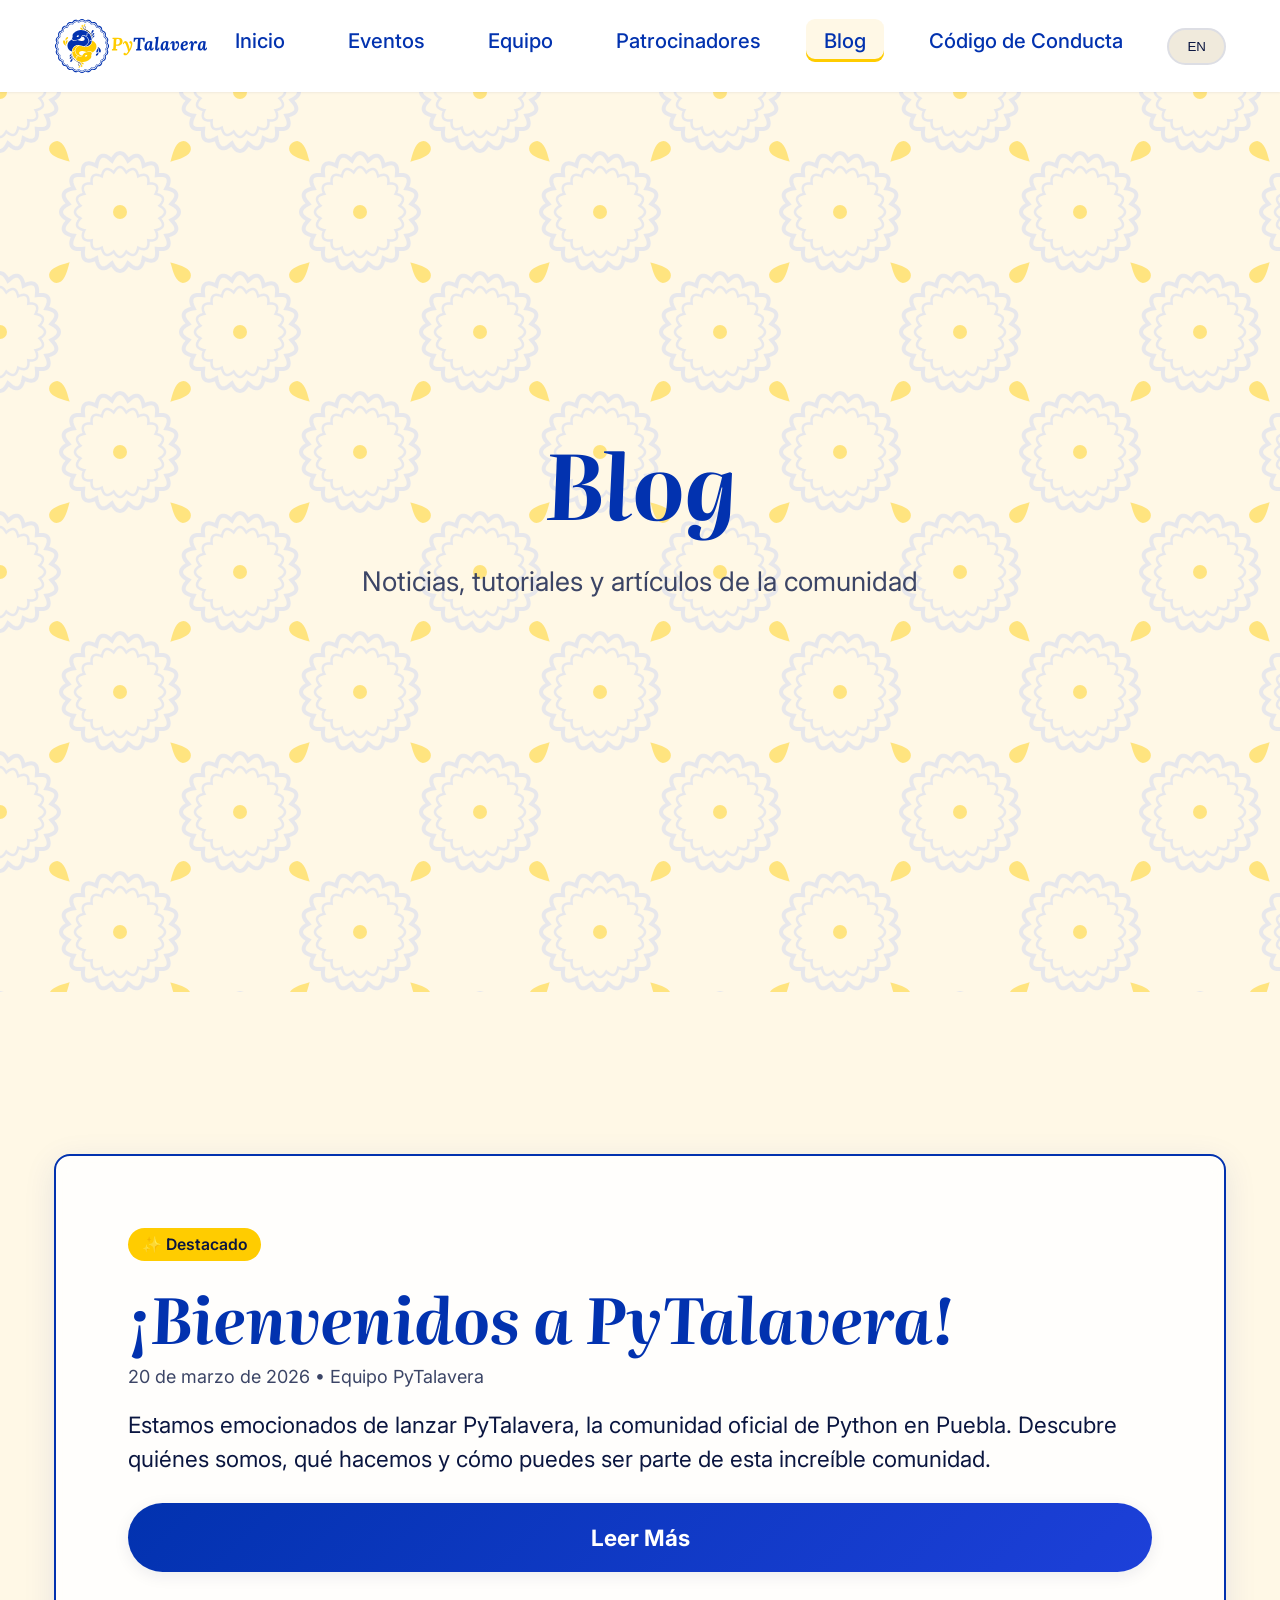
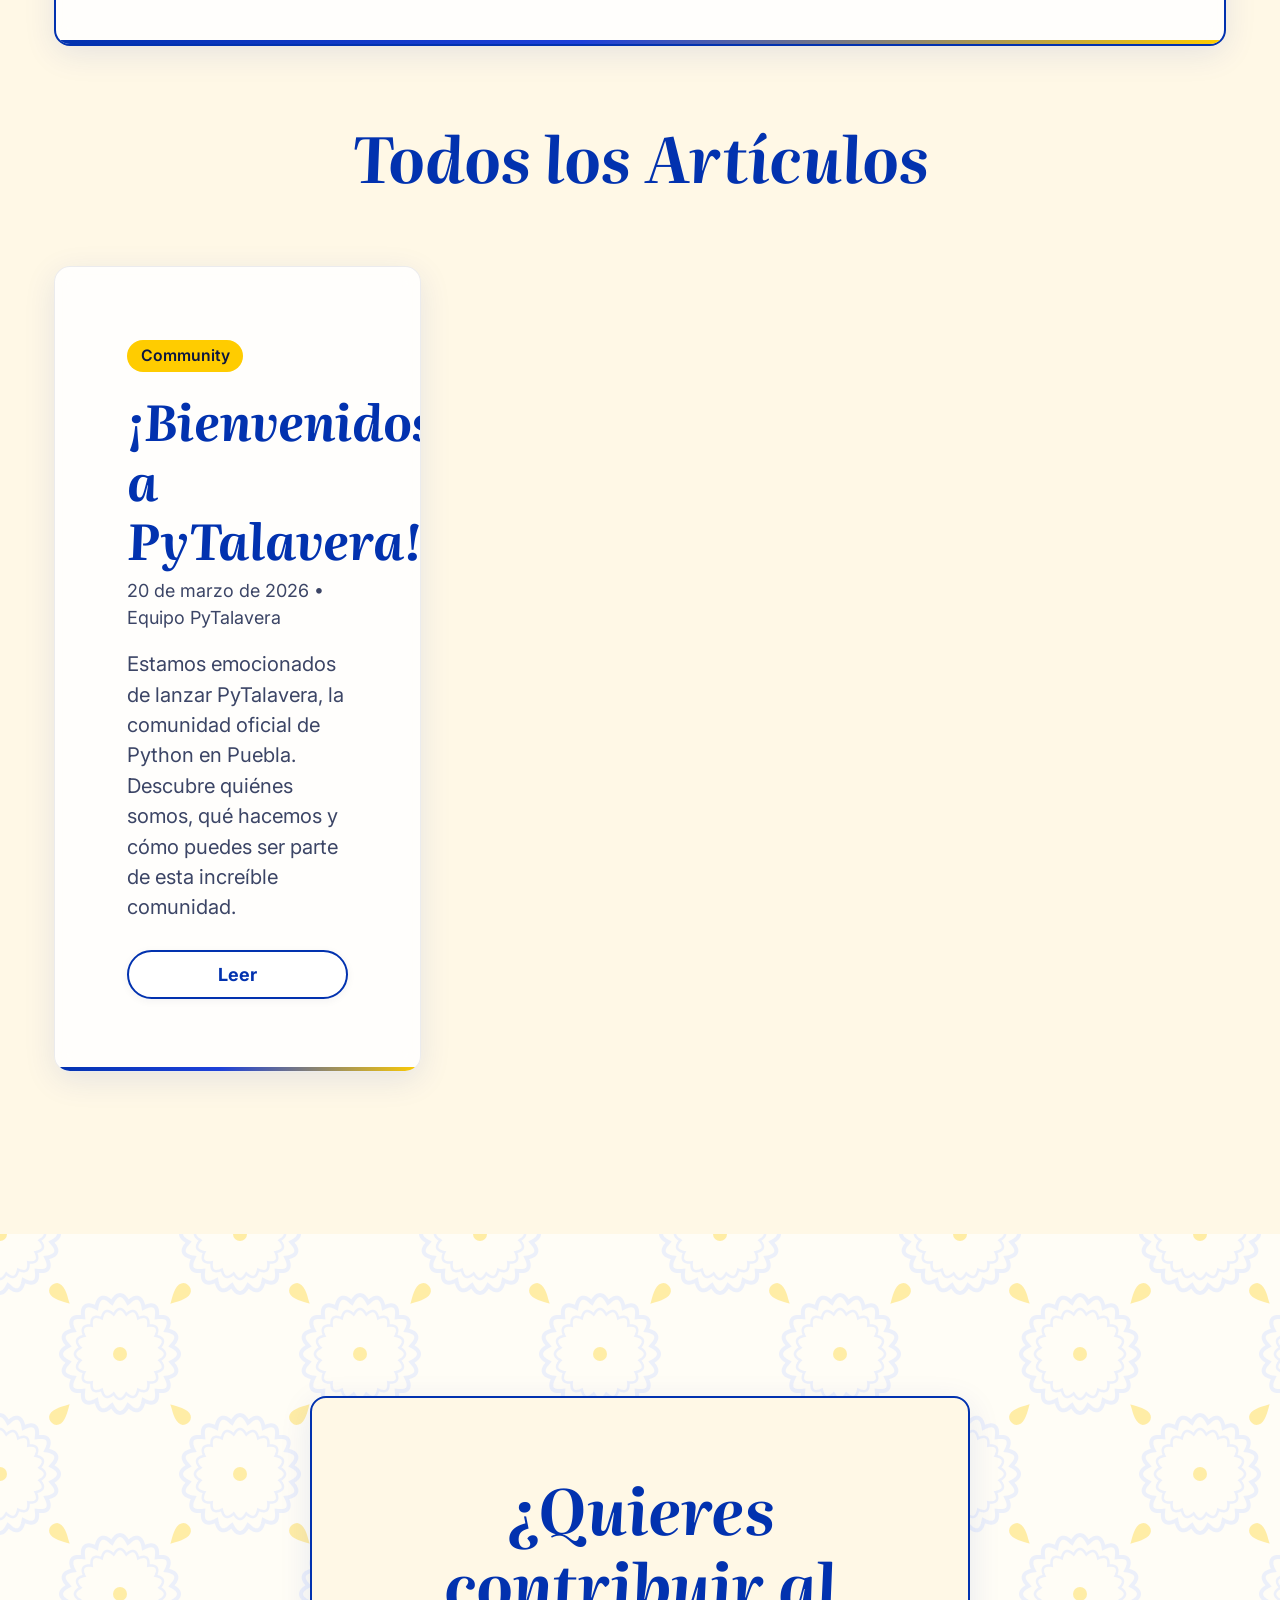
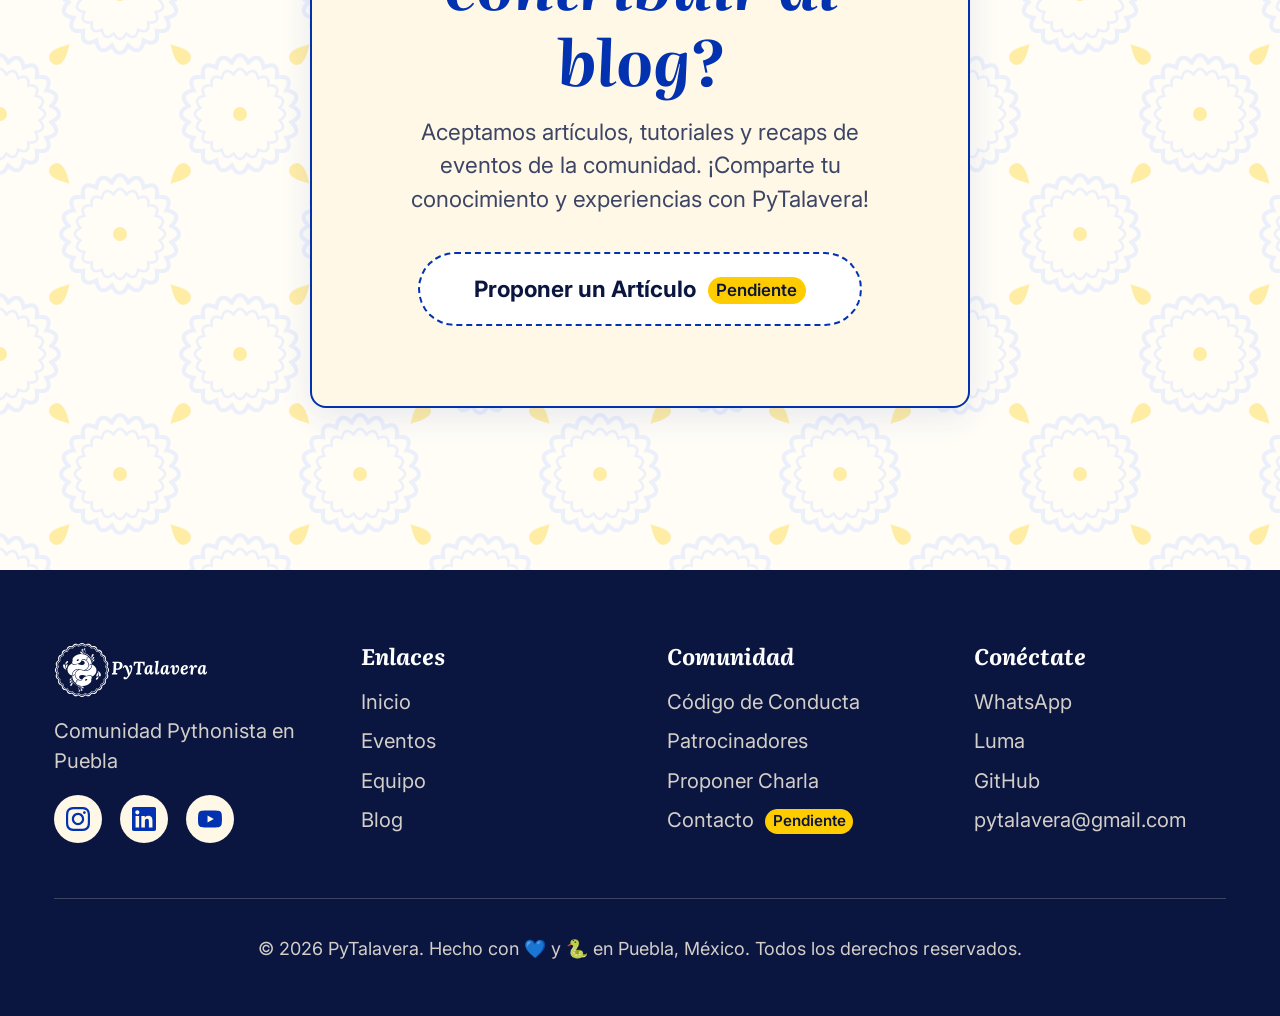
==== commit f5040cab: "Conecta el formulario de propuestas de charla" ====
--- a/blog.html
+++ b/blog.html
@@ -215,8 +215,8 @@
           <a href="codigo-de-conducta.html" data-lang="en">Code of Conduct</a>
           <a href="patrocinadores.html" data-lang="es">Patrocinadores</a>
           <a href="patrocinadores.html" data-lang="en">Sponsors</a>
-          <a class="is-pending" aria-disabled="true" data-pending="formulario-charlas" data-lang="es">Proponer Charla <span class="pending-tag">Pendiente</span></a>
-          <a class="is-pending" aria-disabled="true" data-pending="formulario-charlas" data-lang="en">Propose a Talk <span class="pending-tag">Pending</span></a>
+          <a href="https://forms.gle/mygVWEknGR1oRtJE6" target="_blank" rel="noopener" data-lang="es">Proponer Charla</a>
+          <a href="https://forms.gle/mygVWEknGR1oRtJE6" target="_blank" rel="noopener" data-lang="en">Propose a Talk</a>
           <a class="is-pending" aria-disabled="true" data-pending="formulario-contacto" data-lang="es">Contacto <span class="pending-tag">Pendiente</span></a>
           <a class="is-pending" aria-disabled="true" data-pending="formulario-contacto" data-lang="en">Contact <span class="pending-tag">Pending</span></a>
         </div>
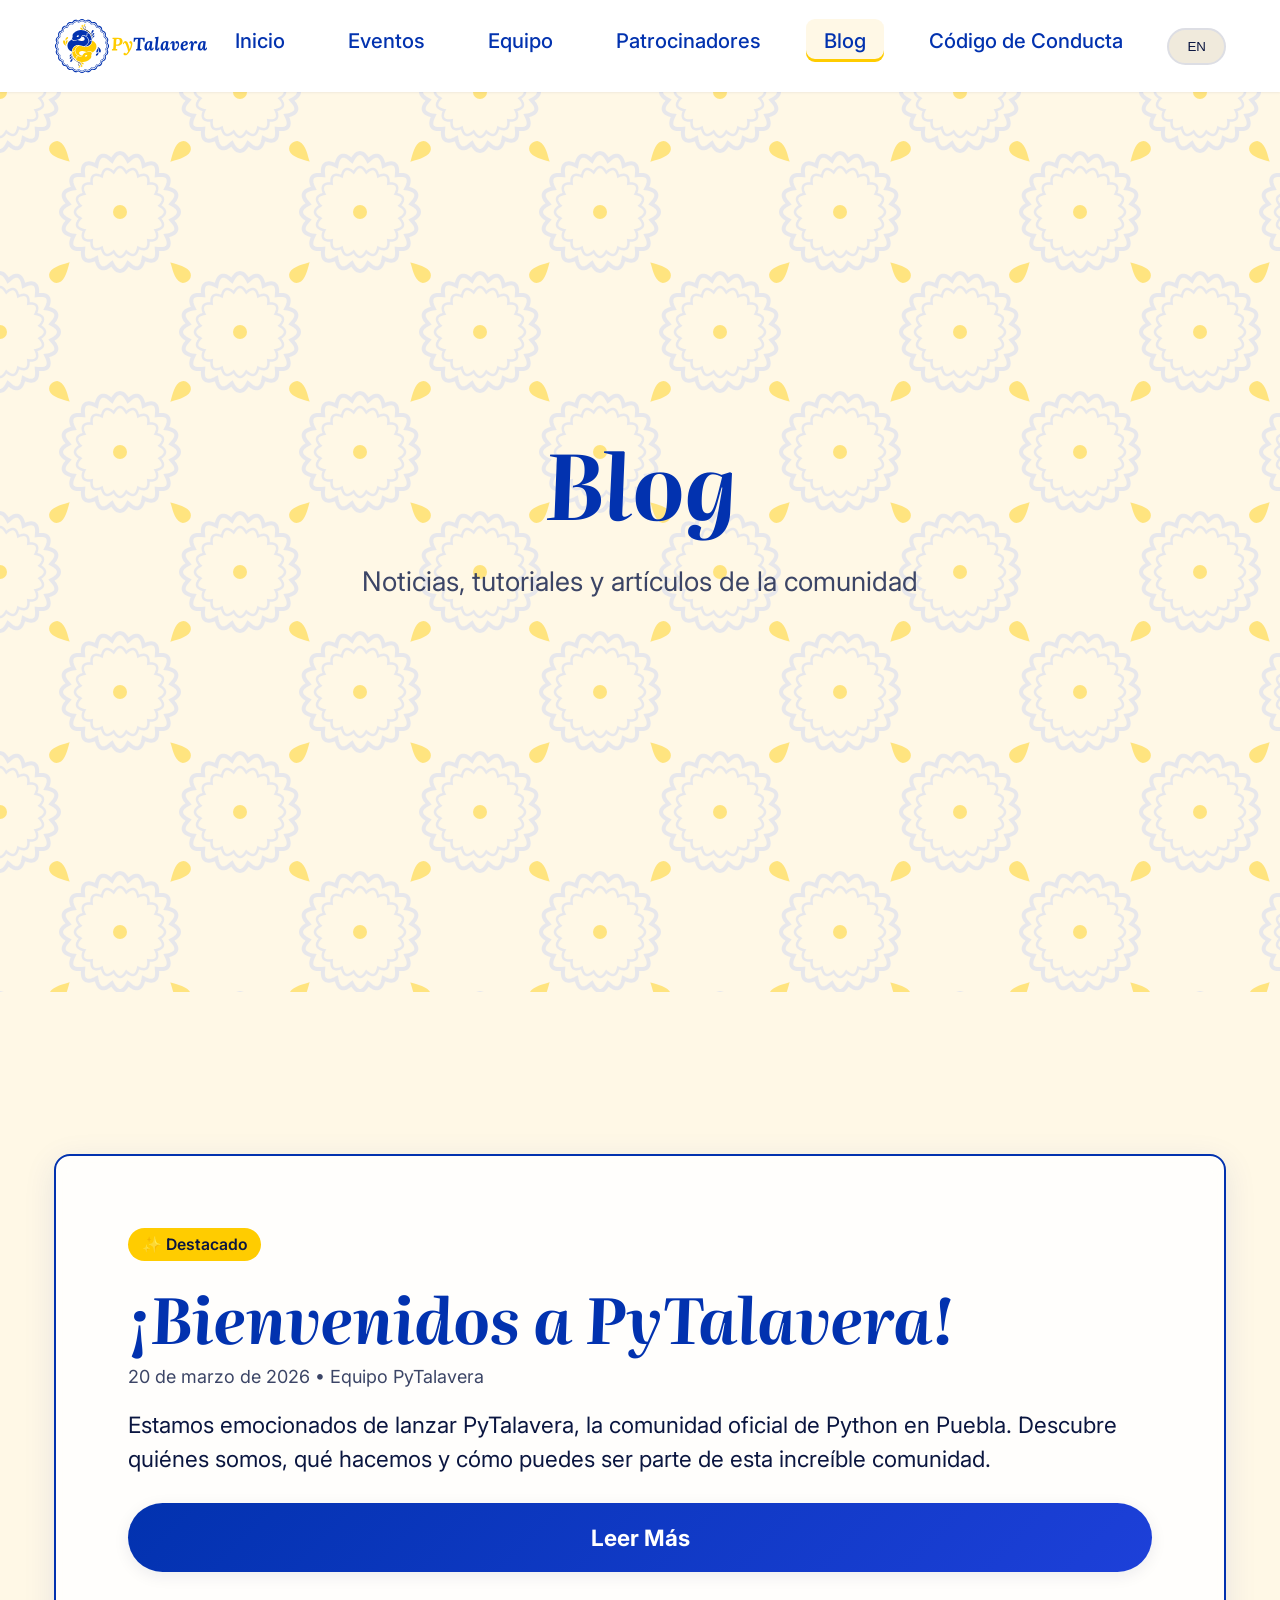
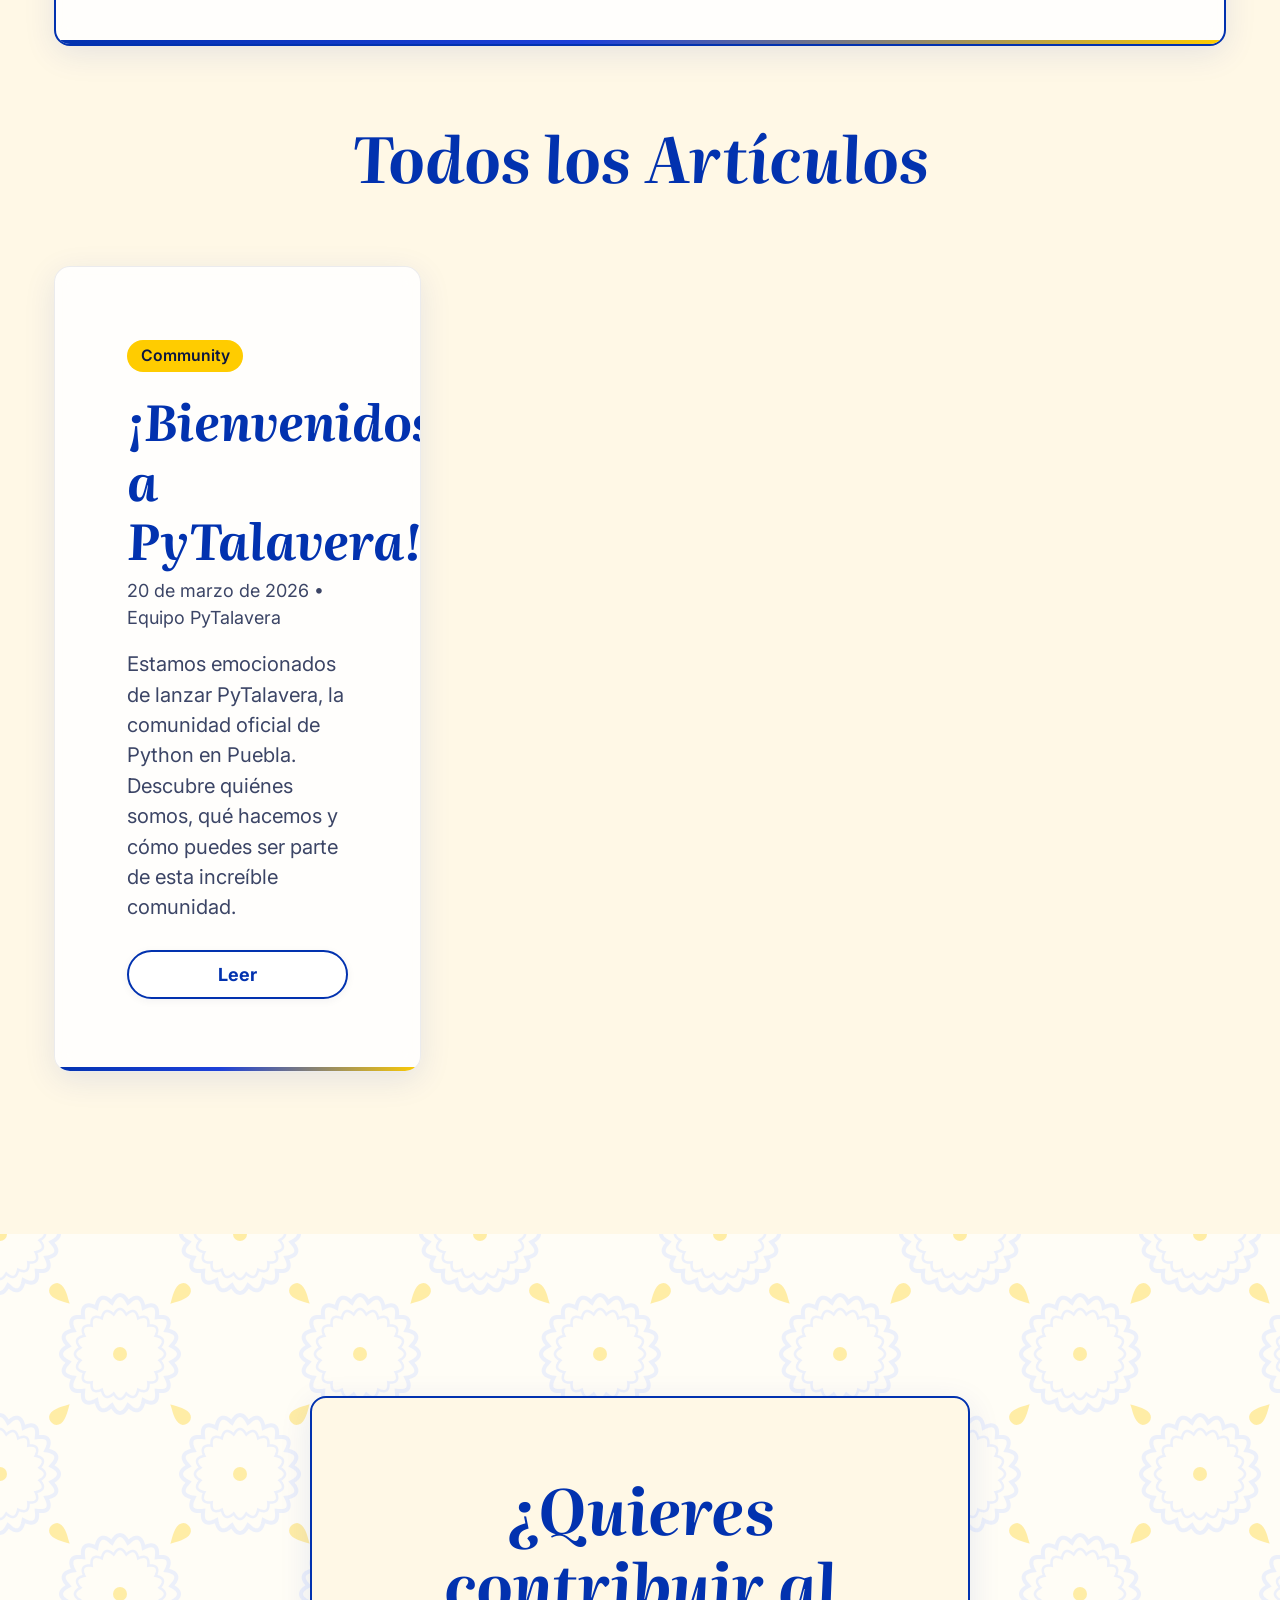
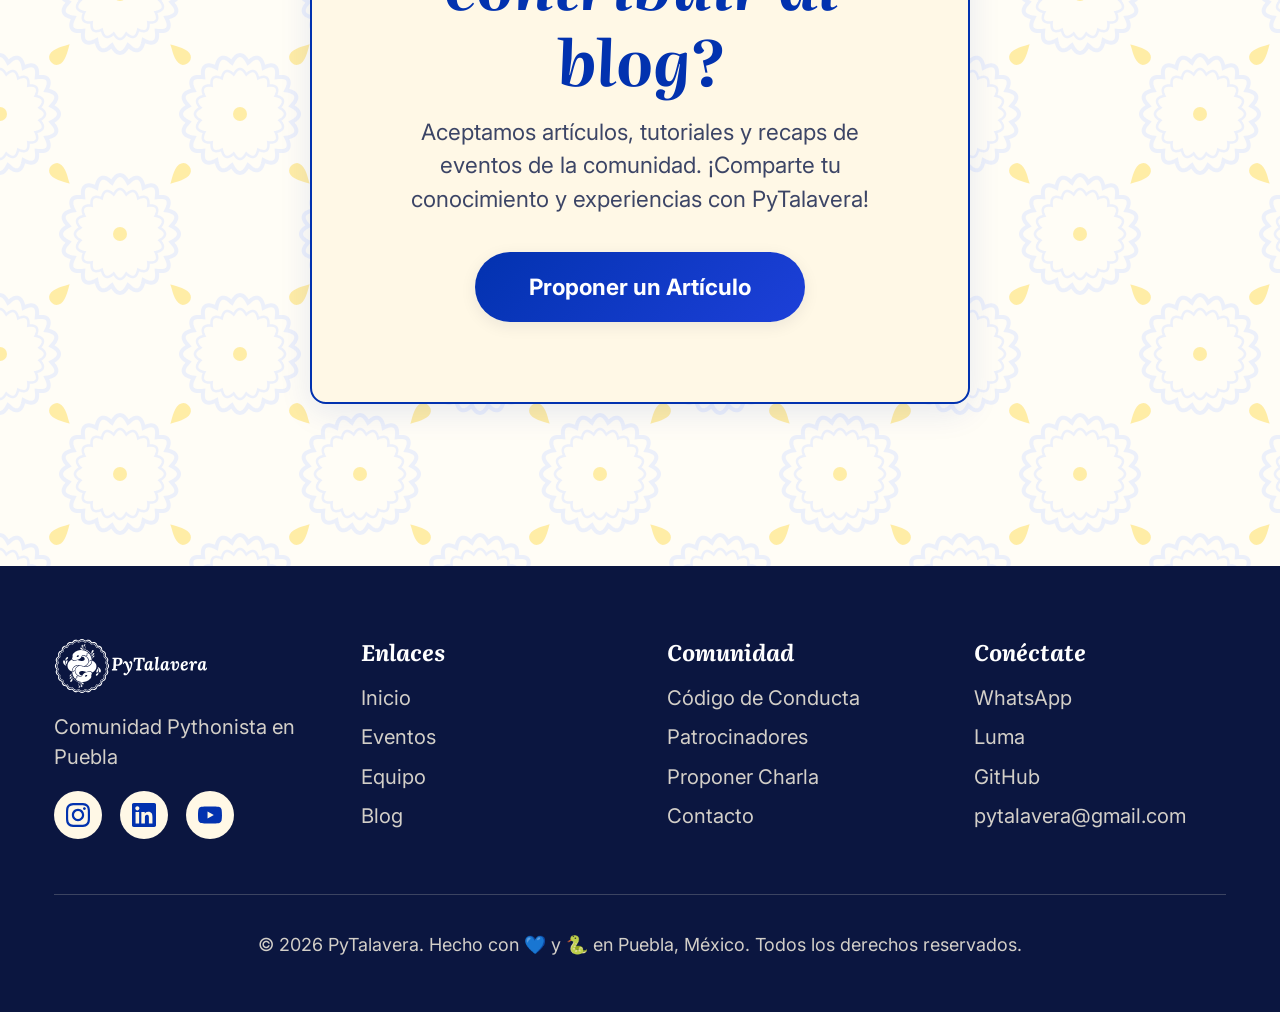
==== commit 1fb3e23b: "Contacto y patrocinio por correo a pytalavera@gmail.com" ====
--- a/blog.html
+++ b/blog.html
@@ -161,12 +161,9 @@
               Share your knowledge and experiences with PyTalavera!
             </span>
           </p>
-          <!-- PENDIENTE: falta el enlace real del formulario (formulario-contacto); antes apuntaba a forms.google.com/your-contact-form-id -->
-          <a class="btn btn-primary btn-large is-pending" aria-disabled="true" data-pending="formulario-contacto">
+          <a href="mailto:pytalavera@gmail.com?subject=Contacto%20PyTalavera" class="btn btn-primary btn-large">
             <span data-lang="es">Proponer un Artículo</span>
             <span data-lang="en">Propose an Article</span>
-            <span data-lang="es"><span class="pending-tag">Pendiente</span></span>
-            <span data-lang="en"><span class="pending-tag">Pending</span></span>
           </a>
         </div>
       </div>
@@ -217,8 +214,8 @@
           <a href="patrocinadores.html" data-lang="en">Sponsors</a>
           <a href="https://forms.gle/mygVWEknGR1oRtJE6" target="_blank" rel="noopener" data-lang="es">Proponer Charla</a>
           <a href="https://forms.gle/mygVWEknGR1oRtJE6" target="_blank" rel="noopener" data-lang="en">Propose a Talk</a>
-          <a class="is-pending" aria-disabled="true" data-pending="formulario-contacto" data-lang="es">Contacto <span class="pending-tag">Pendiente</span></a>
-          <a class="is-pending" aria-disabled="true" data-pending="formulario-contacto" data-lang="en">Contact <span class="pending-tag">Pending</span></a>
+          <a href="mailto:pytalavera@gmail.com?subject=Contacto%20PyTalavera" data-lang="es">Contacto</a>
+          <a href="mailto:pytalavera@gmail.com?subject=Contacto%20PyTalavera" data-lang="en">Contact</a>
         </div>
 
         <div class="footer-section">
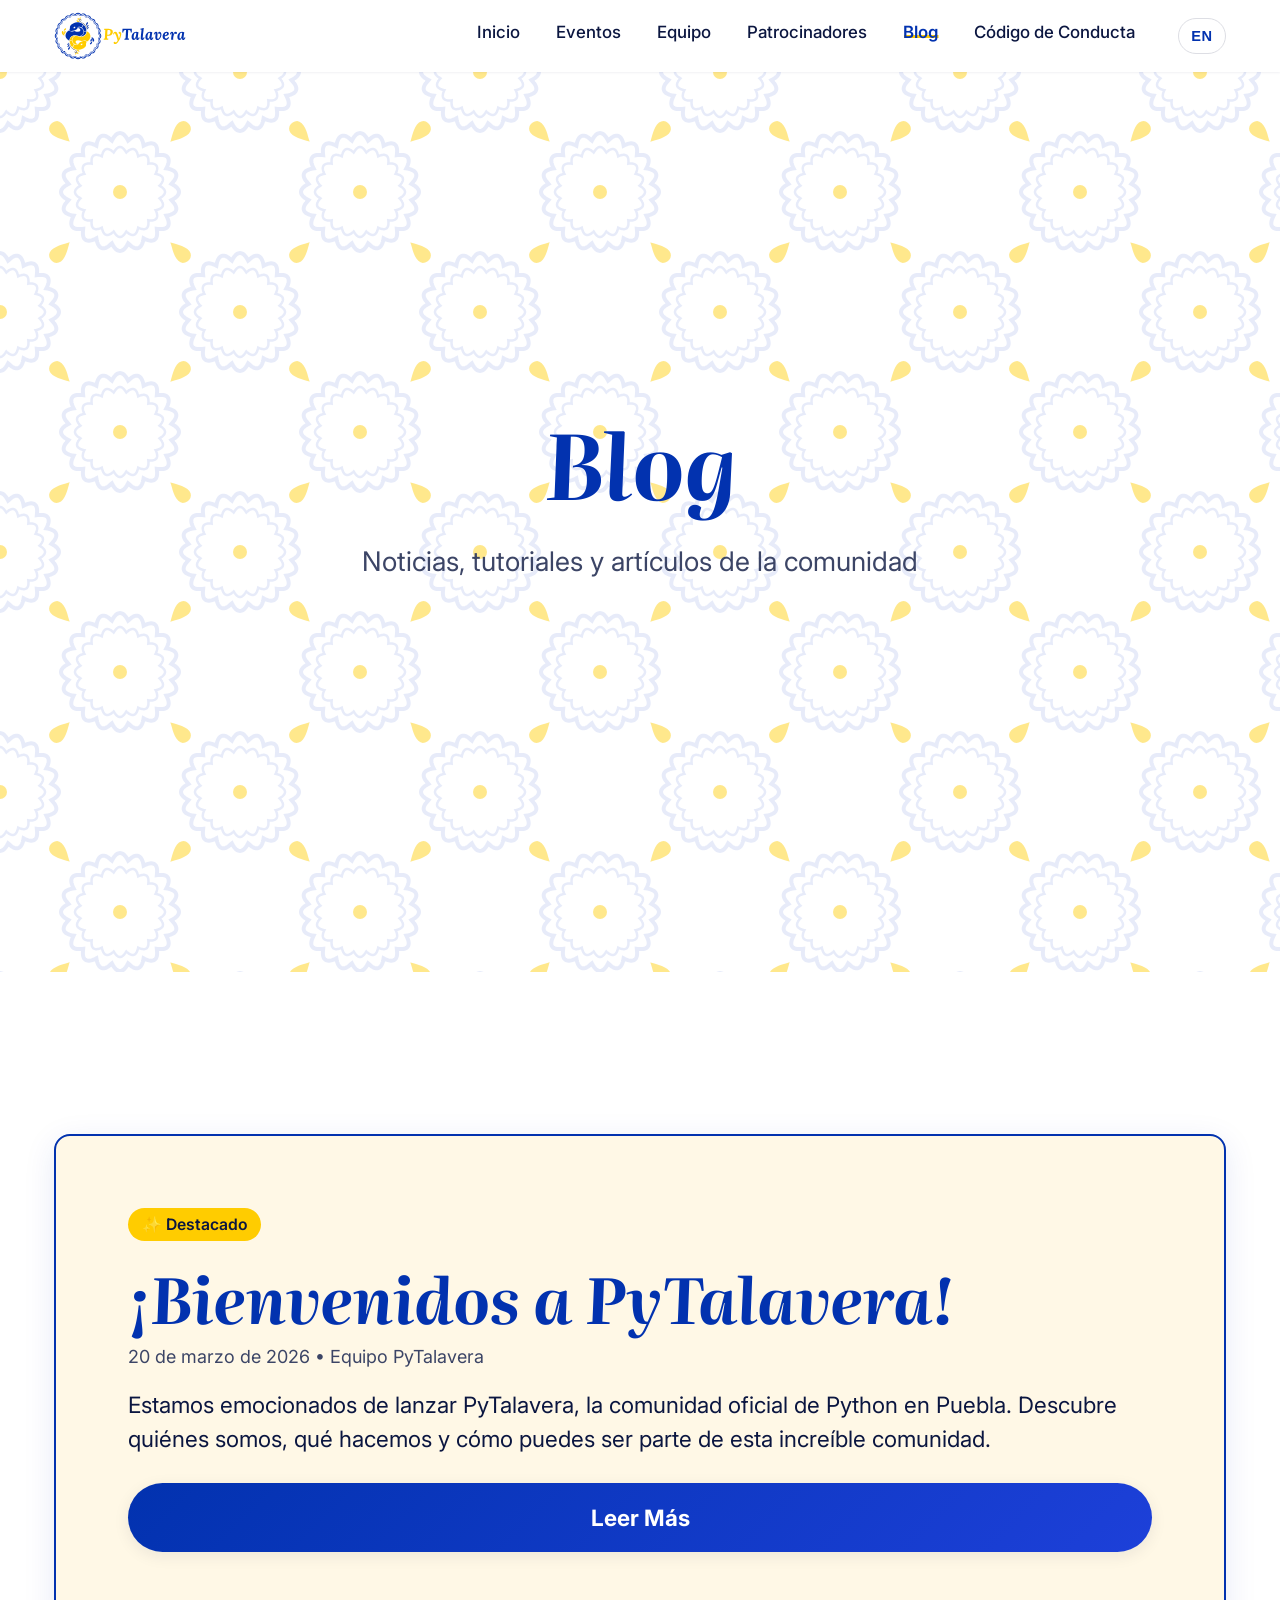
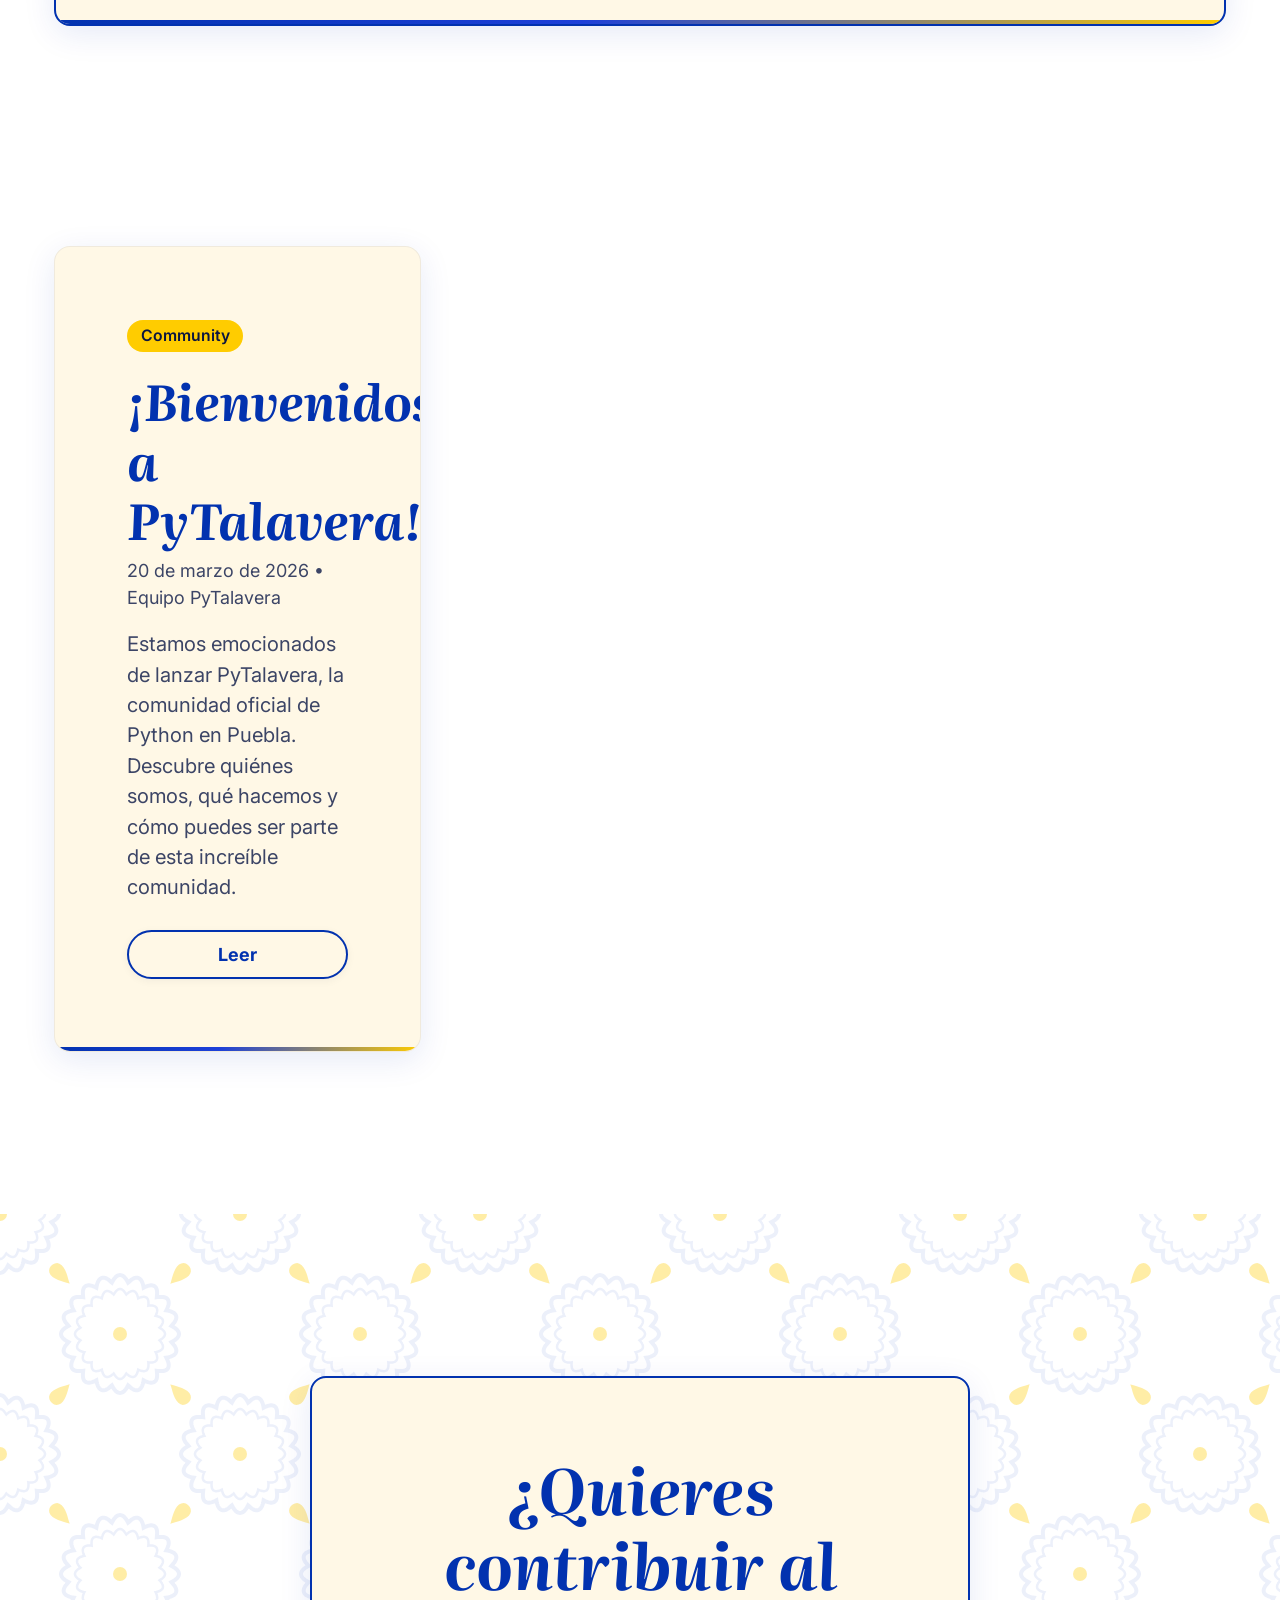
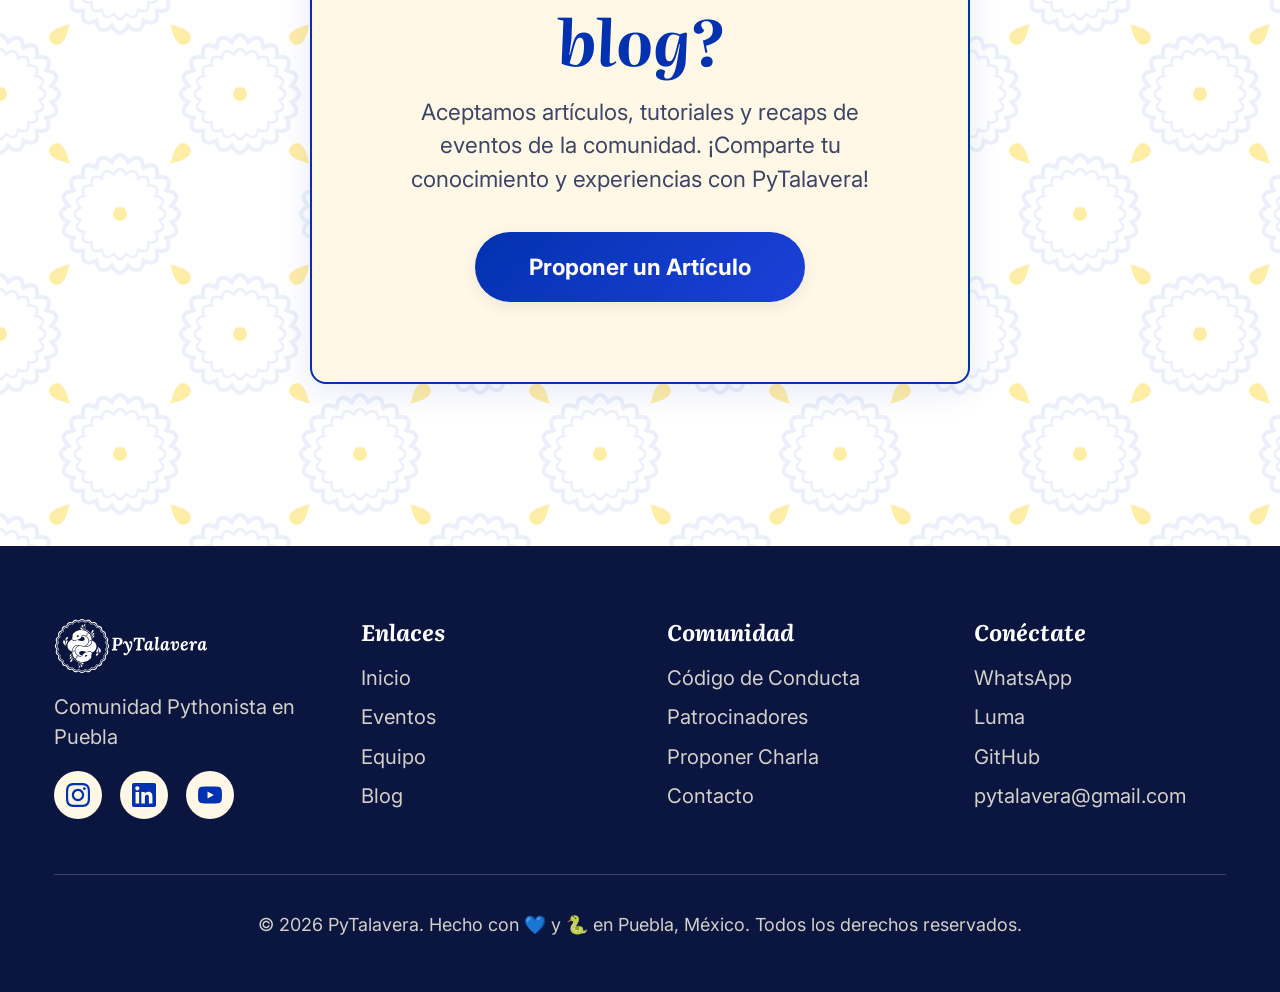
==== commit 24f9120c: "Equipo: fichas de Gabriel, Christian y Angie, roles en negro y frases sin bold" ====
--- a/blog.html
+++ b/blog.html
@@ -27,7 +27,7 @@
   <!-- Google Fonts -->
   <link rel="preconnect" href="https://fonts.googleapis.com">
   <link rel="preconnect" href="https://fonts.gstatic.com" crossorigin>
-  <link href="https://fonts.googleapis.com/css2?family=Inter:wght@400;500;600;700&family=JetBrains+Mono:wght@400;600&family=Literata:ital,opsz,wght@1,7..72,700&display=swap" rel="stylesheet">
+  <link href="https://fonts.googleapis.com/css2?family=Inter:wght@400;500;600;700&family=JetBrains+Mono:wght@400;600&family=Literata:ital,opsz,wght@1,7..72,400;1,7..72,700&display=swap" rel="stylesheet">
 </head>
 <body>
   <!-- Header -->
--- a/css/main.css
+++ b/css/main.css
@@ -114,8 +114,8 @@
   --gradient-rainbow: linear-gradient(90deg, var(--pt-azul) 0%, var(--pt-azul-brillante) 45%, var(--pt-amarillo) 100%);
 
   /* Glassmorphism */
-  --glass-bg: rgba(255, 255, 255, 0.85);
-  --glass-border: rgba(11, 22, 64, 0.08);
+  --glass-bg: var(--pt-crema);
+  --glass-border: rgba(11, 22, 64, 0.06);
   --glass-blur: blur(10px);
 
   /* Transitions */
@@ -277,7 +277,12 @@
   padding: var(--spacing-4xl) 0;
 }
 
+/* Fondo general blanco; la crema queda para acentos (tarjetas, franjas puntuales) */
 section:nth-child(even) {
+  background-color: var(--color-background);
+}
+
+.section-crema {
   background-color: var(--color-surface-alt);
 }
 
@@ -298,22 +303,21 @@
 
 .header-content {
   display: flex;
-  justify-content: space-between;
   align-items: center;
-  padding: var(--spacing-md) 0;
+  gap: var(--spacing-lg);
+  min-height: 72px;
+  padding: var(--spacing-sm) 0;
 }
 
 .site-logo {
   display: flex;
   align-items: center;
-  gap: var(--spacing-sm);
-  font-size: var(--font-size-xl);
-  font-weight: var(--font-weight-bold);
-  color: var(--color-primary);
+  flex-shrink: 0;
+  margin-right: auto;
 }
 
 .site-logo img {
-  height: 56px;
+  height: 48px;
   width: auto;
 }
 
@@ -324,41 +328,55 @@
 
 .main-nav ul {
   display: flex;
+  align-items: center;
   list-style: none;
-  gap: var(--spacing-lg);
+  gap: var(--spacing-xs);
   margin: 0;
   padding: 0;
 }
 
 .main-nav a {
+  display: inline-flex;
+  align-items: center;
+  height: 40px;
+  padding: 0 0.875rem;
+  font-size: 0.9375rem;
   font-weight: var(--font-weight-medium);
-  padding: var(--spacing-sm) var(--spacing-md);
+  white-space: nowrap;
+  color: var(--pt-tinta);
   border-radius: var(--radius-md);
-  transition: all var(--transition-fast);
+  transition: background-color var(--transition-fast), color var(--transition-fast);
 }
 
 .main-nav a:hover {
-  background-color: var(--gray-100);
+  background-color: var(--color-surface-alt);
   color: var(--color-primary);
 }
 
 .main-nav a.active {
   color: var(--color-primary);
-  background-color: var(--color-surface-alt);
-  box-shadow: inset 0 -3px 0 var(--pt-amarillo);
+  font-weight: var(--font-weight-semibold);
+  background: linear-gradient(var(--pt-amarillo), var(--pt-amarillo)) no-repeat center bottom 4px / calc(100% - 1.75rem) 3px;
 }
 
 /* Language Toggle Button */
 .language-toggle {
-  background-color: var(--gray-100);
-  border: 2px solid var(--color-border);
+  flex-shrink: 0;
+  display: inline-flex;
+  align-items: center;
+  justify-content: center;
+  height: 36px;
+  min-width: 48px;
+  padding: 0 var(--spacing-sm);
+  background-color: var(--white);
+  border: 1px solid var(--color-border);
   border-radius: var(--radius-full);
-  padding: var(--spacing-sm) var(--spacing-md);
-  font-weight: var(--font-weight-medium);
-  color: var(--color-text);
+  font-size: 0.8125rem;
+  font-weight: var(--font-weight-semibold);
+  letter-spacing: 0.04em;
+  color: var(--color-primary);
   cursor: pointer;
   transition: all var(--transition-fast);
-  margin-left: var(--spacing-md);
 }
 
 .language-toggle:hover {
@@ -367,7 +385,7 @@
   border-color: var(--color-primary);
 }
 
-.language-toggle:focus {
+.language-toggle:focus-visible {
   outline: 2px solid var(--color-primary);
   outline-offset: 2px;
 }
@@ -376,7 +394,11 @@
 .mobile-menu-toggle {
   display: flex;
   flex-direction: column;
+  justify-content: center;
   gap: 4px;
+  width: 40px;
+  height: 40px;
+  margin-left: calc(var(--spacing-sm) * -1);
   background: none;
   border: none;
   cursor: pointer;
@@ -679,7 +701,7 @@
   display: flex;
   align-items: center;
   justify-content: center;
-  background-color: var(--pt-crema);
+  background-color: var(--color-background);
   padding: var(--spacing-4xl) 0;
   text-align: center;
   position: relative;
@@ -693,7 +715,7 @@
   left: 0;
   right: 0;
   bottom: 0;
-  background-image: url('../assets/images/talavera-patterns/patron-talavera-tile-crema.svg');
+  background-image: url('../assets/images/talavera-patterns/patron-talavera-tile-blanco.svg');
   background-size: 240px 240px;
   opacity: 0.45;
   z-index: 0;
--- a/css/talavera-patterns.css
+++ b/css/talavera-patterns.css
@@ -94,7 +94,7 @@
   left: 0;
   right: 0;
   bottom: 0;
-  background-image: url('../assets/images/talavera-patterns/patron-talavera-tile-crema.svg');
+  background-image: url('../assets/images/talavera-patterns/patron-talavera-tile-blanco.svg');
   background-repeat: repeat;
   background-size: 240px 240px;
   opacity: 0.35;
@@ -496,3 +496,27 @@
   background-color: var(--color-primary);
   color: var(--white);
 }
+
+/* Team grid: centered cards, fixed width, works with 1 to n members */
+.grid.team-grid {
+  grid-template-columns: repeat(auto-fit, minmax(280px, 340px));
+  justify-content: center;
+}
+
+.team-member-card h3 {
+  font-size: var(--font-size-xl);
+  line-height: 1.2;
+}
+
+.card.team-member-card {
+  padding: var(--spacing-xl) var(--spacing-lg);
+}
+
+.grid.team-grid{grid-template-columns:repeat(auto-fit,minmax(240px,280px))}
+.member-photo--pendiente{display:flex;flex-direction:column;align-items:center;justify-content:center;gap:var(--spacing-xs);background:var(--pt-crema)}
+.member-iniciales{font-family:var(--font-family-heading);font-style:italic;font-weight:700;font-size:3.5rem;line-height:1;color:var(--color-primary)}
+.member-pendiente-badge{font-size:.75rem;font-weight:var(--font-weight-semibold);letter-spacing:.04em;text-transform:uppercase;color:var(--pt-tinta);background:var(--pt-amarillo);padding:2px 10px;border-radius:var(--radius-full)}
+.grid.team-grid{grid-template-columns:minmax(0,340px);justify-content:center}
+@media (min-width:640px){.grid.team-grid{grid-template-columns:repeat(2,minmax(0,300px))}}
+@media (min-width:1100px){.grid.team-grid{grid-template-columns:repeat(4,minmax(0,1fr))}}
+.team-grid .team-member-card .member-photo{width:160px;height:160px}
--- a/css/responsive.css
+++ b/css/responsive.css
@@ -14,18 +14,7 @@
     font-size: var(--font-size-4xl);
   }
 
-  /* Header & Navigation */
-  .mobile-menu-toggle {
-    display: none;
-  }
-
-  .main-nav {
-    display: block;
-  }
-
-  .mobile-menu {
-    display: none !important;
-  }
+  /* Header & Navigation: el menú completo aparece desde 1024px (ver abajo) */
 
   /* Grid System */
   .grid-md-2 {
@@ -124,6 +113,19 @@
 /* Desktop: 1024px and up
    ========================================================================== */
 @media (min-width: 1024px) {
+  /* Header & Navigation */
+  .mobile-menu-toggle {
+    display: none;
+  }
+
+  .main-nav {
+    display: block;
+  }
+
+  .mobile-menu {
+    display: none !important;
+  }
+
   /* Typography */
   html {
     font-size: 18px;
@@ -384,7 +386,7 @@
   }
 
   .main-nav a {
-    padding: var(--spacing-md) var(--spacing-lg);
+    height: 44px;
   }
 
   /* Remove hover effects on touch devices */
